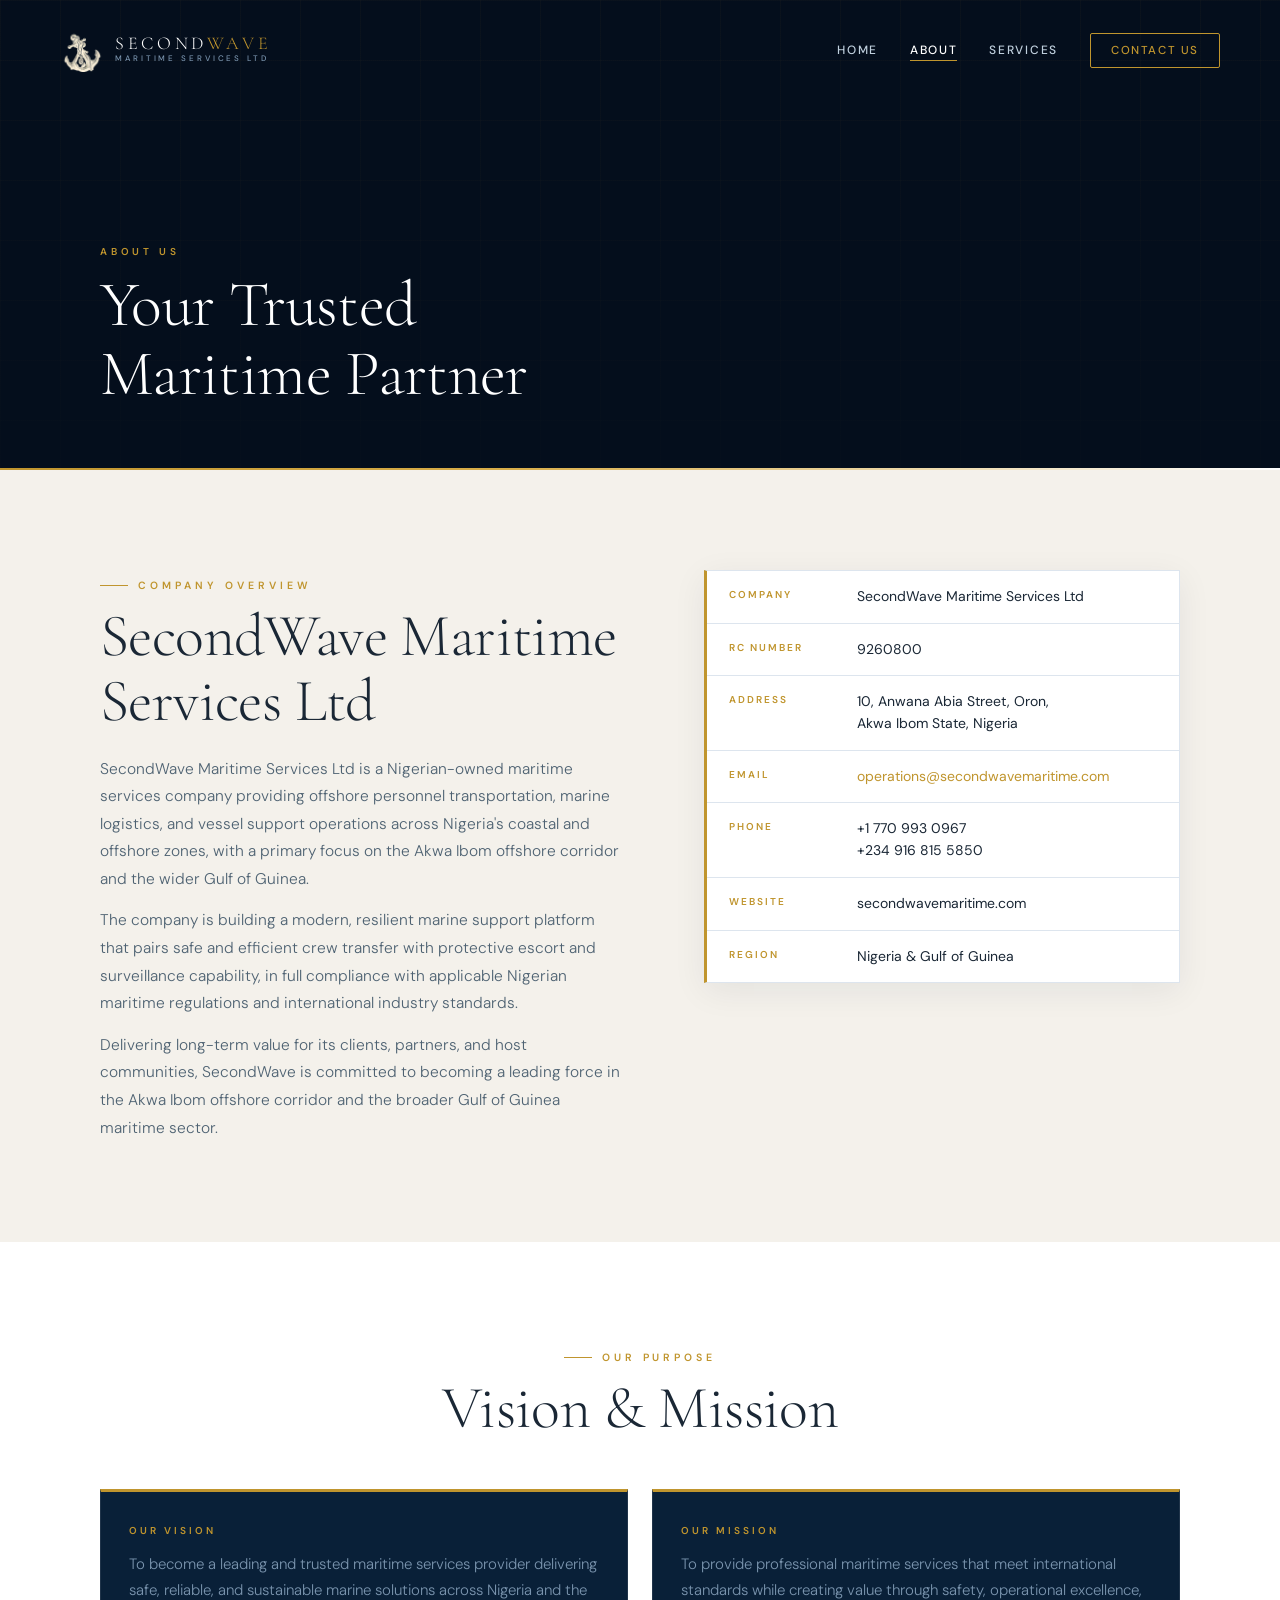
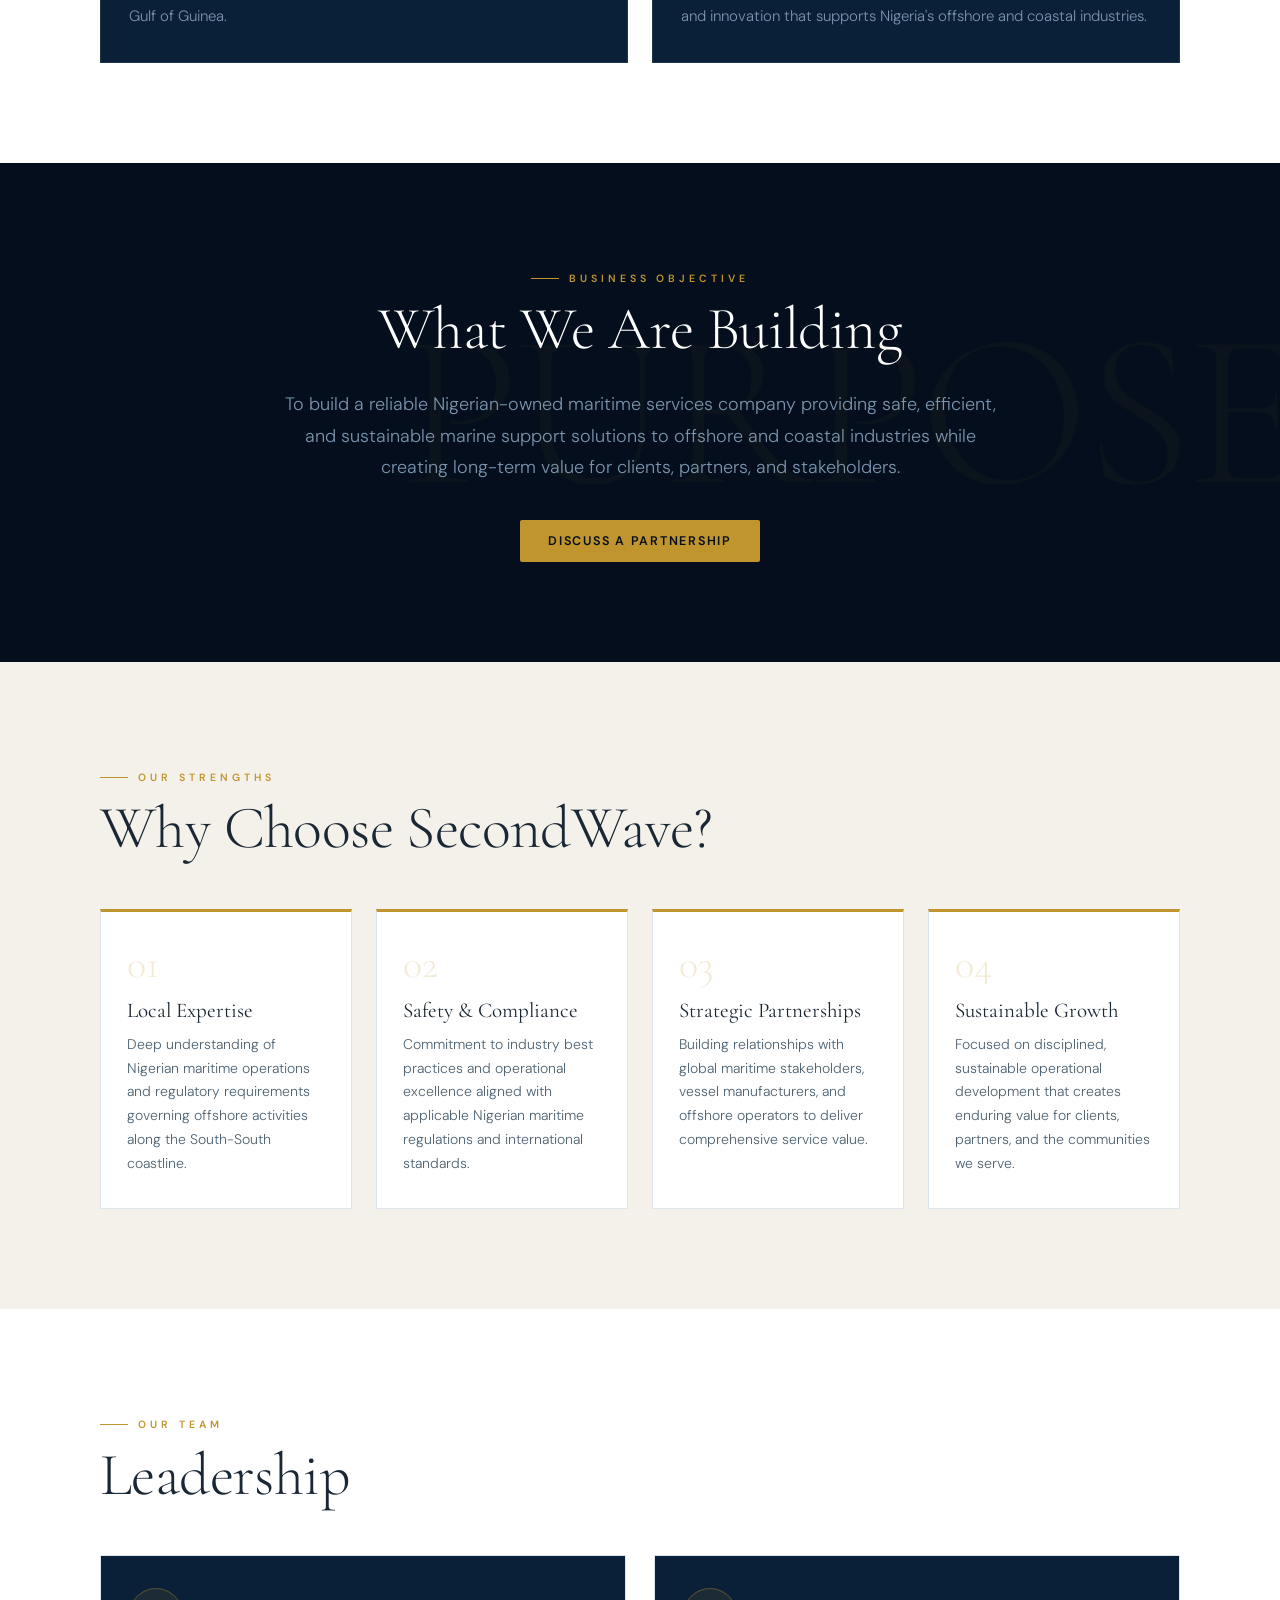
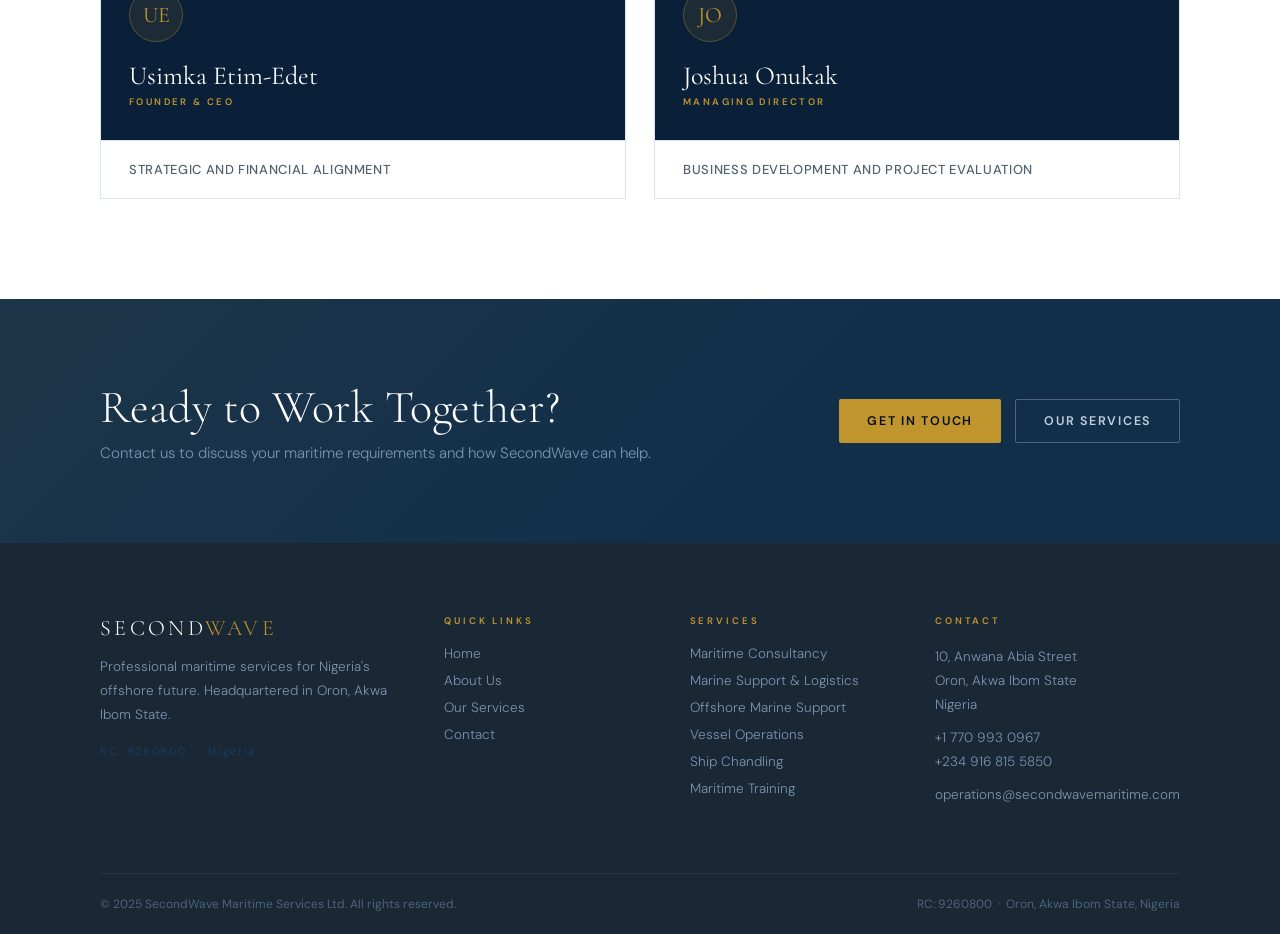
==== about.html @ 9b102981 "Add files via upload" ====
<!DOCTYPE html>
<html lang="en">
<head>
<meta charset="UTF-8">
<meta name="viewport" content="width=device-width, initial-scale=1.0">
<meta name="description" content="About SecondWave Maritime Services Ltd — Our story, vision, mission and commitment to Nigerian maritime services.">
<title>About Us | SecondWave Maritime Services Ltd</title>
<link rel="icon" type="image/svg+xml" href="data:image/svg+xml,<svg xmlns='http://www.w3.org/2000/svg' viewBox='0 0 32 32'><rect width='32' height='32' rx='3' fill='%23040e1c'/><text x='16' y='23' text-anchor='middle' font-family='Georgia,serif' font-size='22' font-weight='700' fill='%23c0952e'>W</text></svg>">
<link rel="preconnect" href="https://fonts.googleapis.com">
<link rel="preconnect" href="https://fonts.gstatic.com" crossorigin>
<link href="https://fonts.googleapis.com/css2?family=Cormorant+Garamond:ital,wght@0,300;0,400;0,600;1,300;1,400&family=DM+Sans:wght@300;400;500;600&display=swap" rel="stylesheet">
<link rel="stylesheet" href="style.css">
</head>
<body data-page="about">

<!-- NAVIGATION -->
<nav class="nav" id="mainNav">
  <a href="index.html" class="nav-logo">
    <img src="logo-icon.png" class="nav-logo-img" alt="SecondWave Maritime">
    <span class="nav-logo-text">
      <span class="logo-main">Second<span>Wave</span></span>
      <span class="logo-sub">Maritime Services Ltd</span>
    </span>
  </a>
  <ul class="nav-links">
    <li><a href="index.html"    class="nav-link" data-page="home">Home</a></li>
    <li><a href="about.html"   class="nav-link" data-page="about">About</a></li>
    <li><a href="services.html" class="nav-link" data-page="services">Services</a></li>
    <li><a href="contact.html" class="nav-link nav-link-cta" data-page="contact">Contact Us</a></li>
  </ul>
  <button class="hamburger" id="hamburger" aria-label="Open menu">
    <span></span><span></span><span></span>
  </button>
</nav>
<div class="mobile-overlay" id="mobileOverlay">
  <a href="index.html">Home</a>
  <a href="about.html">About</a>
  <a href="services.html">Services</a>
  <a href="contact.html" class="mob-cta">Contact Us</a>
</div>

<!-- PAGE HERO -->
<section class="page-hero">
  <div class="page-hero-grid"></div>
  <div class="page-hero-overlay"></div>
  <div class="page-hero-content container">
    <p class="page-hero-label">About Us</p>
    <h1 class="page-hero-title">Your Trusted<br>Maritime Partner</h1>
  </div>
</section>
<div class="page-hero-rule"></div>

<!-- COMPANY OVERVIEW -->
<section class="sec sec-ivory">
  <div class="container">
    <div class="about-overview-grid">
      <div class="reveal">
        <div class="label">
          <span class="label-bar"></span>
          <span class="label-text">Company Overview</span>
        </div>
        <h2 class="display" style="margin-bottom:22px;">SecondWave Maritime Services Ltd</h2>
        <p style="font-size:15.5px;font-weight:300;line-height:1.78;color:var(--muted);margin-bottom:14px;">SecondWave Maritime Services Ltd is a Nigerian-owned maritime services company providing offshore personnel transportation, marine logistics, and vessel support operations across Nigeria's coastal and offshore zones, with a primary focus on the Akwa Ibom offshore corridor and the wider Gulf of Guinea.</p>
        <p style="font-size:15.5px;font-weight:300;line-height:1.78;color:var(--muted);margin-bottom:14px;">The company is building a modern, resilient marine support platform that pairs safe and efficient crew transfer with protective escort and surveillance capability, in full compliance with applicable Nigerian maritime regulations and international industry standards.</p>
        <p style="font-size:15.5px;font-weight:300;line-height:1.78;color:var(--muted);">Delivering long-term value for its clients, partners, and host communities, SecondWave is committed to becoming a leading force in the Akwa Ibom offshore corridor and the broader Gulf of Guinea maritime sector.</p>
      </div>
      <div class="reveal reveal-d1">
        <div class="info-panel">
          <div class="info-row"><span class="info-key">Company</span><span class="info-val">SecondWave Maritime Services Ltd</span></div>
          <div class="info-row"><span class="info-key">RC Number</span><span class="info-val">9260800</span></div>
          <div class="info-row"><span class="info-key">Address</span><span class="info-val">10, Anwana Abia Street, Oron,<br>Akwa Ibom State, Nigeria</span></div>
          <div class="info-row"><span class="info-key">Email</span><span class="info-val"><a href="mailto:operations@secondwavemaritime.com" style="color:var(--gold)">operations@secondwavemaritime.com</a></span></div>
          <div class="info-row"><span class="info-key">Phone</span><span class="info-val">+1 770 993 0967<br>+234 916 815 5850</span></div>
          <div class="info-row"><span class="info-key">Website</span><span class="info-val">secondwavemaritime.com</span></div>
          <div class="info-row"><span class="info-key">Region</span><span class="info-val">Nigeria &amp; Gulf of Guinea</span></div>
        </div>
      </div>
    </div>
  </div>
</section>

<!-- VISION & MISSION -->
<section class="sec">
  <div class="container">
    <div style="text-align:center;margin-bottom:48px;" class="reveal">
      <div class="label" style="justify-content:center;">
        <span class="label-bar"></span>
        <span class="label-text">Our Purpose</span>
      </div>
      <h2 class="display">Vision &amp; Mission</h2>
    </div>
    <div class="vm-grid reveal">
      <div class="vm-card dark">
        <div class="vm-title">Our Vision</div>
        <p class="vm-text vm-text-d">To become a leading and trusted maritime services provider delivering safe, reliable, and sustainable marine solutions across Nigeria and the Gulf of Guinea.</p>
      </div>
      <div class="vm-card dark">
        <div class="vm-title">Our Mission</div>
        <p class="vm-text vm-text-d">To provide professional maritime services that meet international standards while creating value through safety, operational excellence, and innovation that supports Nigeria's offshore and coastal industries.</p>
      </div>
    </div>
  </div>
</section>

<!-- BUSINESS OBJECTIVE -->
<section class="sec sec-void focus-section">
  <span class="focus-bg-text">PURPOSE</span>
  <div class="container">
    <div style="max-width:720px;margin:0 auto;text-align:center;" class="reveal">
      <div class="label" style="justify-content:center;">
        <span class="label-bar"></span>
        <span class="label-text">Business Objective</span>
      </div>
      <h2 class="display display-light" style="margin-bottom:28px;">What We Are Building</h2>
      <p style="font-size:18px;font-weight:300;line-height:1.75;color:var(--ghost);margin-bottom:36px;">To build a reliable Nigerian-owned maritime services company providing safe, efficient, and sustainable marine support solutions to offshore and coastal industries while creating long-term value for clients, partners, and stakeholders.</p>
      <a href="contact.html" class="btn btn-gold">Discuss a Partnership</a>
    </div>
  </div>
</section>

<!-- WHY CHOOSE -->
<section class="sec sec-ivory">
  <div class="container">
    <div style="margin-bottom:48px;" class="reveal">
      <div class="label">
        <span class="label-bar"></span>
        <span class="label-text">Our Strengths</span>
      </div>
      <h2 class="display">Why Choose SecondWave?</h2>
    </div>
    <div class="why-grid">
      <div class="why-card reveal">
        <div class="why-num">01</div>
        <h3 class="why-title">Local Expertise</h3>
        <p class="why-desc">Deep understanding of Nigerian maritime operations and regulatory requirements governing offshore activities along the South-South coastline.</p>
      </div>
      <div class="why-card reveal reveal-d1">
        <div class="why-num">02</div>
        <h3 class="why-title">Safety &amp; Compliance</h3>
        <p class="why-desc">Commitment to industry best practices and operational excellence aligned with applicable Nigerian maritime regulations and international standards.</p>
      </div>
      <div class="why-card reveal reveal-d2">
        <div class="why-num">03</div>
        <h3 class="why-title">Strategic Partnerships</h3>
        <p class="why-desc">Building relationships with global maritime stakeholders, vessel manufacturers, and offshore operators to deliver comprehensive service value.</p>
      </div>
      <div class="why-card reveal reveal-d3">
        <div class="why-num">04</div>
        <h3 class="why-title">Sustainable Growth</h3>
        <p class="why-desc">Focused on disciplined, sustainable operational development that creates enduring value for clients, partners, and the communities we serve.</p>
      </div>
    </div>
  </div>
</section>

<!-- LEADERSHIP -->
<section class="sec">
  <div class="container">
    <div style="margin-bottom:48px;" class="reveal">
      <div class="label">
        <span class="label-bar"></span>
        <span class="label-text">Our Team</span>
      </div>
      <h2 class="display">Leadership</h2>
    </div>
    <div class="leaders-grid">
      <div class="leader-card reveal">
        <div class="leader-top">
          <div class="leader-init">UE</div>
          <div class="leader-name">Usimka Etim-Edet</div>
          <div class="leader-title">Founder &amp; CEO</div>
        </div>
        <div class="leader-bottom">
          <div class="leader-focus">Strategic and Financial Alignment</div>
        </div>
      </div>
      <div class="leader-card reveal reveal-d1">
        <div class="leader-top">
          <div class="leader-init">JO</div>
          <div class="leader-name">Joshua Onukak</div>
          <div class="leader-title">Managing Director</div>
        </div>
        <div class="leader-bottom">
          <div class="leader-focus">Business Development and Project Evaluation</div>
        </div>
      </div>
    </div>
  </div>
</section>

<!-- CTA -->
<section class="cta-banner">
  <div class="container">
    <div class="cta-inner reveal">
      <div class="cta-text">
        <h2>Ready to Work Together?</h2>
        <p>Contact us to discuss your maritime requirements and how SecondWave can help.</p>
      </div>
      <div style="display:flex;gap:14px;flex-wrap:wrap;">
        <a href="contact.html" class="btn btn-gold">Get in Touch</a>
        <a href="services.html" class="btn btn-outline">Our Services</a>
      </div>
    </div>
  </div>
</section>

<!-- FOOTER -->
<footer class="footer">
  <div class="container">
    <div class="footer-grid">
      <div class="foot-brand">
        <div class="foot-logo">Second<span>Wave</span></div>
        <p>Professional maritime services for Nigeria's offshore future. Headquartered in Oron, Akwa Ibom State.</p>
        <div class="foot-rc">RC: 9260800 &nbsp;·&nbsp; Nigeria</div>
      </div>
      <div>
        <h4>Quick Links</h4>
        <ul>
          <li><a href="index.html">Home</a></li>
          <li><a href="about.html">About Us</a></li>
          <li><a href="services.html">Our Services</a></li>
          <li><a href="contact.html">Contact</a></li>
        </ul>
      </div>
      <div>
        <h4>Services</h4>
        <ul>
          <li>Maritime Consultancy</li>
          <li>Marine Support &amp; Logistics</li>
          <li>Offshore Marine Support</li>
          <li>Vessel Operations</li>
          <li>Ship Chandling</li>
          <li>Maritime Training</li>
        </ul>
      </div>
      <div class="footer-contact-info">
        <h4>Contact</h4>
        <p>10, Anwana Abia Street<br>Oron, Akwa Ibom State<br>Nigeria</p>
        <p><a href="tel:+17709903967">+1 770 993 0967</a><br><a href="tel:+2349168155850">+234 916 815 5850</a></p>
        <p><a href="mailto:operations@secondwavemaritime.com">operations@secondwavemaritime.com</a></p>
      </div>
    </div>
    <div class="footer-bottom">
      <p>&copy; 2025 SecondWave Maritime Services Ltd. All rights reserved.</p>
      <p>RC: 9260800 &nbsp;·&nbsp; Oron, Akwa Ibom State, Nigeria</p>
    </div>
  </div>
</footer>

<button id="btt" aria-label="Back to top">
  <svg viewBox="0 0 24 24" fill="none" stroke="currentColor" stroke-width="2.5"><polyline points="18 15 12 9 6 15"/></svg>
</button>
<script src="main.js"></script>
</body>
</html>
---- style.css ----
/* =========================================
   SECONDWAVE MARITIME — style.css
   ========================================= */

/* 1. VARIABLES */
:root {
  --void:       #040e1c;
  --navy:       #092038;
  --steel:      #122f4a;
  --slate:      #1a3d5c;
  --gold:       #c0952e;
  --gold-l:     #d9ae4a;
  --ivory:      #f4f1eb;
  --white:      #ffffff;
  --ink:        #1a2735;
  --muted:      #4e6272;
  --ghost:      #7a94ae;
  --mist:       #c0d0de;
  --border-d:   rgba(255,255,255,0.09);
  --border-l:   #dde5ee;
  --font-d:     'Cormorant Garamond', Georgia, serif;
  --font-b:     'DM Sans', system-ui, sans-serif;
  --ease:       cubic-bezier(0.4,0,0.2,1);
  --sp:         100px;
  --gutter:     60px;
  --max:        1200px;
}

/* 2. RESET */
*, *::before, *::after { margin:0; padding:0; box-sizing:border-box; }
html { scroll-behavior:smooth; font-size:16px; }
body { font-family:var(--font-b); color:var(--ink); background:var(--white);
       -webkit-font-smoothing:antialiased; overflow-x:hidden; }
a    { color:inherit; text-decoration:none; }
ul   { list-style:none; }
img  { max-width:100%; display:block; }
button { border:none; background:none; cursor:pointer; font-family:inherit; }

/* 3. LAYOUT */
.container { max-width:var(--max); margin:0 auto; padding:0 var(--gutter); }

/* 4. TYPOGRAPHY UTILITIES */
.label {
  display:inline-flex; align-items:center; gap:10px; margin-bottom:12px;
}
.label-bar { width:28px; height:1px; background:var(--gold); flex:0 0 auto; }
.label-text {
  font-size:10.5px; letter-spacing:.38em; text-transform:uppercase;
  font-weight:600; color:var(--gold);
}
.display {
  font-family:var(--font-d); font-weight:300;
  font-size:clamp(34px,5vw,60px); line-height:1.08;
  letter-spacing:-.01em; color:var(--ink);
}
.display-light { color:var(--white); }
.body-text {
  font-size:15.5px; font-weight:300; line-height:1.78; color:var(--muted);
}
.body-text-d { color:var(--ghost); }

/* 5. BUTTONS */
.btn {
  display:inline-flex; align-items:center; gap:10px;
  padding:13px 28px; border-radius:2px;
  font-size:12.5px; letter-spacing:.14em; text-transform:uppercase;
  font-weight:600; transition:all .22s var(--ease);
}
.btn-gold {
  background:var(--gold); color:var(--void);
}
.btn-gold:hover { background:var(--gold-l); transform:translateY(-1px); }
.btn-outline {
  border:1.5px solid rgba(255,255,255,.25); color:var(--mist);
}
.btn-outline:hover { border-color:var(--white); color:var(--white); }
.btn-outline-dark {
  border:1.5px solid var(--border-l); color:var(--ink);
}
.btn-outline-dark:hover { border-color:var(--gold); color:var(--gold); }

/* 6. NAVIGATION */
.nav {
  position:fixed; top:0; left:0; right:0; z-index:200;
  padding:24px var(--gutter);
  display:flex; align-items:center; justify-content:space-between;
  transition:background .35s var(--ease), padding .3s, box-shadow .3s;
}
.nav.scrolled {
  background:rgba(4,14,28,.95);
  backdrop-filter:blur(14px);
  padding:16px var(--gutter);
  box-shadow:0 1px 0 rgba(192,149,46,.2);
}
.nav-logo { display:flex; align-items:center; gap:12px; line-height:1; }
.nav-logo-img {
  height:48px; width:auto; display:block;
  filter:invert(1) brightness(1.05) sepia(0.1);
  transition:opacity .2s;
}
.nav-logo-img:hover { opacity:.85; }
.nav-logo-text { display:flex; flex-direction:column; gap:2px; }
.logo-main {
  font-family:var(--font-d); font-weight:300;
  font-size:18px; letter-spacing:.2em; color:var(--white);
  text-transform:uppercase;
}
.logo-main span { color:var(--gold); }
.logo-sub {
  font-size:8px; letter-spacing:.36em; text-transform:uppercase;
  color:var(--ghost); font-weight:500;
}
/* Hero watermark anchor */
.hero-anchor {
  position:absolute; right:-20px; top:50%; transform:translateY(-48%);
  width:42%; max-width:460px; opacity:.06; filter:brightness(8);
  pointer-events:none; z-index:0;
}
.nav-links {
  display:flex; align-items:center; gap:32px;
}
.nav-link {
  font-size:12px; letter-spacing:.14em; text-transform:uppercase;
  font-weight:500; color:var(--mist);
  position:relative; transition:color .2s;
}
.nav-link::after {
  content:''; position:absolute; bottom:-3px; left:0;
  width:0; height:1px; background:var(--gold);
  transition:width .25s var(--ease);
}
.nav-link:hover, .nav-link.active { color:var(--white); }
.nav-link:hover::after, .nav-link.active::after { width:100%; }
.nav-link-cta {
  padding:9px 20px;
  border:1px solid var(--gold); color:var(--gold)!important;
  border-radius:2px; font-size:11.5px!important;
}
.nav-link-cta::after { display:none!important; }
.nav-link-cta:hover { background:var(--gold); color:var(--void)!important; }
.hamburger {
  display:none; flex-direction:column; gap:5px; padding:4px;
}
.hamburger span {
  display:block; width:22px; height:1.5px;
  background:var(--white); border-radius:2px;
  transition:all .3s var(--ease);
}
.hamburger.open span:nth-child(1) { transform:rotate(45deg) translate(4.7px,4.7px); }
.hamburger.open span:nth-child(2) { opacity:0; }
.hamburger.open span:nth-child(3) { transform:rotate(-45deg) translate(4.7px,-4.7px); }

/* 7. MOBILE OVERLAY */
.mobile-overlay {
  display:none; position:fixed; inset:0; background:var(--void);
  z-index:199; flex-direction:column; align-items:center;
  justify-content:center; gap:28px;
}
.mobile-overlay.open { display:flex; }
.mobile-overlay a {
  font-family:var(--font-d); font-size:30px; font-weight:300;
  letter-spacing:.12em; color:var(--white); text-transform:uppercase;
  transition:color .2s;
}
.mobile-overlay a:hover { color:var(--gold); }
.mobile-overlay .mob-cta {
  margin-top:8px; padding:13px 36px;
  border:1px solid var(--gold); color:var(--gold)!important;
  font-family:var(--font-b)!important; font-size:13px!important;
  font-weight:600!important; letter-spacing:.18em!important;
}

/* 8. HOMEPAGE HERO */
.hero {
  min-height:100vh;
  background:var(--void);
  position:relative;
  display:flex; align-items:center;
  overflow:hidden;
}
.hero-grid {
  position:absolute; inset:0; pointer-events:none;
  background-image:
    linear-gradient(rgba(192,149,46,.065) 1px, transparent 1px),
    linear-gradient(90deg, rgba(192,149,46,.065) 1px, transparent 1px),
    linear-gradient(rgba(192,149,46,.022) 1px, transparent 1px),
    linear-gradient(90deg, rgba(192,149,46,.022) 1px, transparent 1px);
  background-size:80px 80px, 80px 80px, 20px 20px, 20px 20px;
}
.hero-vignette {
  position:absolute; inset:0; pointer-events:none;
  background:radial-gradient(ellipse 90% 80% at 50% 55%, transparent 25%, rgba(4,14,28,.7) 100%);
}
.hero-content {
  position:relative; z-index:1;
  max-width:var(--max); margin:0 auto;
  padding:160px var(--gutter) 100px;
  width:100%;
}
.hero-badge {
  display:inline-flex; align-items:center; gap:10px;
  margin-bottom:28px;
}
.hero-badge-bar { width:30px; height:1px; background:var(--gold); }
.hero-badge span {
  font-size:11px; letter-spacing:.38em; color:var(--gold);
  text-transform:uppercase; font-weight:500;
}
.hero-h1 {
  font-family:var(--font-d); font-weight:300;
  font-size:clamp(40px,6.5vw,88px);
  line-height:1.03; letter-spacing:-.01em;
  color:var(--white); margin-bottom:6px;
}
.hero-h1 span { color:var(--gold); }
.hero-co {
  font-family:var(--font-b); font-weight:400;
  font-size:clamp(11px,1.4vw,16px);
  letter-spacing:.32em; text-transform:uppercase;
  color:var(--ghost); margin-bottom:28px; padding-left:2px;
}
.hero-tagline {
  font-family:var(--font-b); font-size:17px; font-weight:300;
  color:var(--mist); line-height:1.6; max-width:520px;
  margin-bottom:28px;
}
.hero-tags {
  display:flex; flex-wrap:wrap; gap:8px; margin-bottom:32px;
}
.hero-tag {
  font-size:11.5px; letter-spacing:.1em; text-transform:uppercase;
  font-weight:500; color:var(--ghost);
  padding:5px 12px; border:1px solid rgba(255,255,255,.12);
  border-radius:1px;
}
.hero-quote {
  max-width:540px; margin-bottom:40px;
  border-left:2px solid var(--gold);
  padding:14px 20px;
  font-family:var(--font-d); font-size:18px; font-style:italic;
  font-weight:300; color:var(--mist); line-height:1.6;
}
.hero-actions { display:flex; align-items:center; gap:14px; flex-wrap:wrap; }
.hero-divider {
  margin-top:72px; padding-top:32px;
  border-top:1px solid var(--border-d);
  display:flex; gap:48px; flex-wrap:wrap;
}
.h-stat .n {
  font-family:var(--font-d); font-weight:300;
  font-size:38px; color:var(--gold); letter-spacing:-.01em;
}
.h-stat .l {
  font-size:10.5px; letter-spacing:.2em; text-transform:uppercase;
  color:var(--ghost); margin-top:2px; font-weight:500;
}

/* 9. PAGE HERO (inner pages) */
.page-hero {
  height:52vh; min-height:320px;
  background:var(--void);
  display:flex; align-items:flex-end;
  position:relative; overflow:hidden;
}
.page-hero-grid {
  position:absolute; inset:0;
  background-image:
    linear-gradient(rgba(192,149,46,.05) 1px, transparent 1px),
    linear-gradient(90deg, rgba(192,149,46,.05) 1px, transparent 1px);
  background-size:60px 60px;
}
.page-hero-overlay {
  position:absolute; inset:0;
  background:linear-gradient(to bottom, rgba(4,14,28,.3) 0%, rgba(4,14,28,.85) 100%);
}
.page-hero-content {
  position:relative; z-index:1;
  padding:0 var(--gutter) 60px;
  max-width:var(--max); margin:0 auto; width:100%;
}
.page-hero-label {
  font-size:10px; letter-spacing:.38em; text-transform:uppercase;
  font-weight:600; color:var(--gold); margin-bottom:12px;
}
.page-hero-title {
  font-family:var(--font-d); font-weight:300;
  font-size:clamp(36px,5vw,64px);
  color:var(--white); line-height:1.08;
  letter-spacing:-.01em;
}
.page-hero-rule {
  height:2px; margin-top:0;
  background:linear-gradient(90deg, var(--gold), var(--gold-l) 40%, transparent);
}

/* 10. SECTION PADS */
.sec { padding:var(--sp) 0; }
.sec-sm { padding:72px 0; }
.sec-dark { background:var(--navy); }
.sec-void { background:var(--void); }
.sec-ivory { background:var(--ivory); }

/* 11. ABOUT TEASER (homepage) */
.about-grid { display:grid; grid-template-columns:1.05fr 1fr; gap:80px; align-items:center; }
.about-text p { font-size:15.5px; font-weight:300; line-height:1.78; color:var(--muted); margin-bottom:14px; }
.about-text p:last-child { margin-bottom:0; }
.info-panel {
  background:var(--white); border:1px solid var(--border-l);
  border-left:3px solid var(--gold); overflow:hidden;
  box-shadow:0 8px 32px rgba(10,30,56,.07);
}
.info-row {
  display:flex; align-items:flex-start; gap:18px;
  padding:15px 22px; border-bottom:1px solid var(--border-l);
}
.info-row:last-child { border-bottom:none; }
.info-key {
  font-size:10px; letter-spacing:.2em; text-transform:uppercase;
  font-weight:600; color:var(--gold); min-width:110px; padding-top:2px;
}
.info-val { font-size:14px; color:var(--ink); line-height:1.55; }

/* 12. SERVICES GRID (homepage) */
.svc-grid {
  display:grid; grid-template-columns:repeat(4,1fr);
  gap:1px; background:var(--border-d);
  border:1px solid var(--border-d);
}
.svc-card {
  background:var(--navy); padding:32px 26px;
  transition:background .25s var(--ease); position:relative; overflow:hidden;
}
.svc-card::after {
  content:''; position:absolute; bottom:0; left:0;
  width:0; height:2px; background:var(--gold);
  transition:width .3s var(--ease);
}
.svc-card:hover { background:var(--slate); }
.svc-card:hover::after { width:100%; }
.svc-icon { color:var(--gold); margin-bottom:18px; }
.svc-icon svg { width:36px; height:36px; }
.svc-name {
  font-family:var(--font-d); font-weight:400; font-size:18.5px;
  color:var(--white); line-height:1.3; margin-bottom:8px;
}
.svc-desc { font-size:13px; font-weight:300; color:var(--ghost); line-height:1.6; }

/* 13. STRATEGIC FOCUS */
.focus-section { position:relative; overflow:hidden; }
.focus-bg-text {
  position:absolute; right:-20px; top:50%; transform:translateY(-50%);
  font-family:var(--font-d); font-weight:300;
  font-size:clamp(100px,18vw,220px); letter-spacing:-.02em;
  color:rgba(192,149,46,.04); line-height:1;
  pointer-events:none; user-select:none; white-space:nowrap;
}
.focus-grid { display:grid; grid-template-columns:1fr 1fr; gap:80px; align-items:start; }
.focus-text p { font-size:15.5px; font-weight:300; color:var(--ghost); line-height:1.78; margin-bottom:14px; }
.focus-quote {
  border-left:2px solid var(--gold); padding:16px 22px;
  font-family:var(--font-d); font-size:21px; font-style:italic;
  font-weight:300; color:var(--mist); line-height:1.5; margin-top:28px;
}
.pill-list { display:flex; flex-direction:column; gap:12px; }
.pill {
  display:flex; align-items:center; gap:14px;
  padding:14px 18px;
  border:1px solid rgba(255,255,255,.07);
  background:rgba(255,255,255,.025);
  transition:border-color .2s, background .2s;
}
.pill:hover { border-color:rgba(192,149,46,.3); background:rgba(192,149,46,.04); }
.pill-dot { width:7px; height:7px; border-radius:50%; background:var(--gold); flex:0 0 auto; }
.pill span { font-size:14px; font-weight:300; color:var(--mist); line-height:1.5; }

/* 14. WHY CHOOSE */
.why-grid { display:grid; grid-template-columns:repeat(4,1fr); gap:24px; }
.why-card {
  padding:32px 26px;
  border:1px solid var(--border-l); border-top:3px solid var(--gold);
  background:var(--white);
  transition:box-shadow .25s var(--ease), transform .25s var(--ease);
}
.why-card:hover { box-shadow:0 16px 48px rgba(10,30,56,.1); transform:translateY(-3px); }
.why-num {
  font-family:var(--font-d); font-size:40px; font-weight:300;
  color:rgba(192,149,46,.2); line-height:1; margin-bottom:14px;
}
.why-title {
  font-family:var(--font-d); font-size:21px; font-weight:400;
  color:var(--ink); margin-bottom:10px;
}
.why-desc { font-size:14px; font-weight:300; color:var(--muted); line-height:1.7; }

/* 15. LEADERSHIP */
.leaders-grid { display:grid; grid-template-columns:1fr 1fr; gap:28px; }
.leader-card {
  border:1px solid var(--border-l); overflow:hidden;
  transition:box-shadow .25s var(--ease), transform .25s var(--ease);
}
.leader-card:hover { box-shadow:0 18px 52px rgba(10,30,56,.12); transform:translateY(-3px); }
.leader-top { background:var(--navy); padding:32px 28px; }
.leader-init {
  width:54px; height:54px; border-radius:50%;
  border:1px solid rgba(192,149,46,.35);
  background:rgba(192,149,46,.1);
  display:flex; align-items:center; justify-content:center;
  font-family:var(--font-d); font-size:22px; color:var(--gold);
  margin-bottom:18px;
}
.leader-name { font-family:var(--font-d); font-size:26px; font-weight:400; color:var(--white); margin-bottom:5px; }
.leader-title {
  font-size:9.5px; letter-spacing:.25em; text-transform:uppercase;
  font-weight:600; color:var(--gold);
}
.leader-bottom { padding:20px 28px; border-top:1px solid var(--border-l); }
.leader-focus { font-size:13px; color:var(--muted); letter-spacing:.05em; text-transform:uppercase; font-weight:500; }

/* 16. CTA BANNER */
.cta-banner { padding:80px 0; background:var(--steel); position:relative; overflow:hidden; }
.cta-banner::before {
  content:''; position:absolute; inset:0;
  background:linear-gradient(135deg, rgba(192,149,46,.06) 0%, transparent 60%);
}
.cta-inner {
  position:relative; z-index:1;
  display:flex; align-items:center; justify-content:space-between; gap:32px; flex-wrap:wrap;
}
.cta-text h2 {
  font-family:var(--font-d); font-weight:300; font-size:clamp(28px,4vw,46px);
  color:var(--white); margin-bottom:8px;
}
.cta-text p { font-size:15px; font-weight:300; color:var(--ghost); }

/* 17. ABOUT PAGE */
.about-overview-grid { display:grid; grid-template-columns:1.1fr 1fr; gap:80px; align-items:start; }
.vm-grid { display:grid; grid-template-columns:1fr 1fr; gap:24px; margin-bottom:0; }
.vm-card {
  padding:32px 28px; border:1px solid var(--border-l);
  border-top:3px solid var(--gold); background:var(--white);
}
.vm-card.dark { background:var(--navy); border-color:var(--border-d); border-top-color:var(--gold); }
.vm-title {
  font-family:var(--font-b); font-size:10px; letter-spacing:.3em;
  text-transform:uppercase; font-weight:600; color:var(--gold); margin-bottom:14px;
}
.vm-text { font-size:15px; font-weight:300; line-height:1.75; color:var(--muted); }
.vm-text-d { color:var(--ghost); }

/* 18. SERVICES PAGE */
.svc-nav {
  display:flex; flex-wrap:wrap; gap:8px; margin-bottom:64px;
}
.svc-nav a {
  padding:8px 18px; border:1px solid var(--border-l);
  font-size:12px; letter-spacing:.1em; text-transform:uppercase;
  font-weight:500; color:var(--muted); border-radius:2px;
  transition:all .2s var(--ease);
}
.svc-nav a:hover { border-color:var(--gold); color:var(--gold); }
.svc-detail { padding:72px 0; border-bottom:1px solid var(--border-l); }
.svc-detail:last-child { border-bottom:none; }
.svc-detail-inner { display:grid; grid-template-columns:1fr 1.6fr; gap:80px; align-items:start; }
.svc-num {
  font-family:var(--font-d); font-weight:300; font-size:80px;
  color:rgba(192,149,46,.18); line-height:1;
  margin-bottom:4px;
}
.svc-d-title {
  font-family:var(--font-d); font-weight:400;
  font-size:clamp(24px,3.5vw,38px); color:var(--ink);
  line-height:1.15; margin-bottom:10px;
}
.svc-d-label {
  font-size:10px; letter-spacing:.3em; text-transform:uppercase;
  font-weight:600; color:var(--gold); margin-bottom:24px;
}
.svc-d-desc { font-size:15.5px; font-weight:300; line-height:1.78; color:var(--muted); margin-bottom:28px; }
.benefits-grid { display:grid; grid-template-columns:1fr 1fr; gap:12px; margin-bottom:32px; }
.benefit {
  display:flex; gap:12px; align-items:flex-start;
  padding:12px 14px; background:var(--ivory);
  border-left:2px solid var(--gold);
}
.benefit-dot { width:6px; height:6px; background:var(--gold); border-radius:50%; flex:0 0 auto; margin-top:6px; }
.benefit span { font-size:13.5px; font-weight:400; color:var(--ink); line-height:1.5; }

/* 19. CONTACT PAGE */
.contact-grid { display:grid; grid-template-columns:1fr 1.3fr; gap:80px; align-items:start; }
.contact-detail { display:flex; gap:16px; align-items:flex-start; margin-bottom:26px; }
.contact-icon {
  width:38px; height:38px; flex:0 0 auto;
  border:1px solid rgba(192,149,46,.3);
  display:flex; align-items:center; justify-content:center;
  color:var(--gold); margin-top:2px;
}
.contact-icon svg { width:16px; height:16px; }
.contact-lbl { font-size:9.5px; letter-spacing:.22em; text-transform:uppercase; font-weight:600; color:var(--gold); margin-bottom:4px; }
.contact-val { font-size:14.5px; font-weight:300; color:var(--ink); line-height:1.6; }
.contact-form-wrap { background:var(--ivory); padding:40px; }
.form-title {
  font-family:var(--font-d); font-size:28px; font-weight:400;
  color:var(--ink); margin-bottom:24px;
}
.form-row { display:grid; grid-template-columns:1fr 1fr; gap:14px; }
.form-group { margin-bottom:14px; }
.form-group label {
  display:block; font-size:10.5px; letter-spacing:.18em;
  text-transform:uppercase; font-weight:600; color:var(--muted); margin-bottom:6px;
}
.form-group input, .form-group select, .form-group textarea {
  width:100%; padding:13px 16px;
  border:1.5px solid var(--border-l); background:var(--white);
  font-family:var(--font-b); font-size:14.5px; font-weight:300;
  color:var(--ink); outline:none;
  transition:border-color .2s var(--ease);
  -webkit-appearance:none; appearance:none;
}
.form-group input:focus, .form-group select:focus, .form-group textarea:focus {
  border-color:var(--gold);
}
.form-group textarea { min-height:130px; resize:vertical; }
.form-group select { cursor:pointer; }
.form-success {
  display:none; text-align:center; padding:28px;
  background:rgba(192,149,46,.08); border:1px solid rgba(192,149,46,.3);
}
.form-success p { font-size:15px; color:var(--ink); }

/* 20. FOOTER */
.footer { background:var(--ink); padding:72px 0 0; }
.footer-grid { display:grid; grid-template-columns:1.5fr 1fr 1fr 1.2fr; gap:48px; padding-bottom:56px; }
.foot-brand .foot-logo {
  font-family:var(--font-d); font-weight:300; font-size:22px;
  letter-spacing:.15em; text-transform:uppercase; color:var(--white); margin-bottom:14px;
}
.foot-brand .foot-logo span { color:var(--gold); }
.foot-brand p { font-size:13.5px; font-weight:300; color:var(--ghost); line-height:1.75; margin-bottom:18px; }
.foot-rc { font-size:11px; letter-spacing:.15em; color:var(--slate); }
.footer h4 {
  font-family:var(--font-b); font-size:9.5px; letter-spacing:.3em;
  text-transform:uppercase; font-weight:600; color:var(--gold); margin-bottom:18px;
}
.footer ul li { margin-bottom:10px; }
.footer ul li a, .footer ul li {
  font-size:13.5px; font-weight:300; color:var(--ghost);
  transition:color .2s;
}
.footer ul li a:hover { color:var(--gold); }
.footer-contact-info p { font-size:13.5px; font-weight:300; color:var(--ghost); line-height:1.75; margin-bottom:10px; }
.footer-contact-info a { color:var(--ghost); transition:color .2s; }
.footer-contact-info a:hover { color:var(--gold); }
.footer-bottom {
  border-top:1px solid rgba(255,255,255,.06);
  padding:22px 0;
  display:flex; justify-content:space-between; align-items:center; flex-wrap:wrap; gap:10px;
}
.footer-bottom p { font-size:12px; color:rgba(122,148,174,.55); }

/* 21. SCROLL REVEAL — only active after JS marks body.js-ready */
.js-ready .reveal { opacity:0; transform:translateY(26px); transition:opacity .65s var(--ease), transform .65s var(--ease); }
.js-ready .reveal.in  { opacity:1; transform:none; }
.js-ready .reveal-d1  { transition-delay:.1s; }
.js-ready .reveal-d2  { transition-delay:.2s; }
.js-ready .reveal-d3  { transition-delay:.3s; }
.js-ready .reveal-d4  { transition-delay:.4s; }

/* 22. BACK TO TOP */
#btt {
  position:fixed; bottom:28px; right:28px; z-index:99;
  width:42px; height:42px; background:var(--gold);
  display:flex; align-items:center; justify-content:center;
  color:var(--void); opacity:0; pointer-events:none;
  transition:opacity .3s, transform .3s;
  transform:translateY(10px);
}
#btt.show { opacity:1; pointer-events:auto; transform:none; }
#btt:hover { background:var(--gold-l); }
#btt svg { width:18px; height:18px; }

/* 23. RESPONSIVE */
@media (max-width:1024px) {
  :root { --gutter:36px; }
  .svc-grid { grid-template-columns:repeat(2,1fr); }
  .footer-grid { grid-template-columns:1fr 1fr; gap:40px; }
}
@media (max-width:900px) {
  :root { --sp:72px; --gutter:28px; }
  .about-grid, .about-overview-grid, .focus-grid, .contact-grid { grid-template-columns:1fr; gap:48px; }
  .svc-detail-inner { grid-template-columns:1fr; gap:32px; }
  .why-grid { grid-template-columns:1fr 1fr; }
  .leaders-grid { grid-template-columns:1fr 1fr; }
  .vm-grid { grid-template-columns:1fr 1fr; }
  .cta-inner { flex-direction:column; text-align:center; }
}
@media (max-width:768px) {
  .hero-anchor{display:none;}
  .nav { padding:18px 24px; }
  .nav.scrolled { padding:14px 24px; }
  .nav-links { display:none; }
  .hamburger { display:flex; }
  :root { --gutter:20px; --sp:60px; }
  .hero-content { padding:130px 20px 80px; }
  .page-hero-content { padding:0 20px 48px; }
  .footer-grid { grid-template-columns:1fr; }
}
@media (max-width:600px) {
  .why-grid { grid-template-columns:1fr; }
  .leaders-grid { grid-template-columns:1fr; }
  .vm-grid { grid-template-columns:1fr; }
  .svc-grid { grid-template-columns:1fr; }
  .benefits-grid { grid-template-columns:1fr; }
  .form-row { grid-template-columns:1fr; }
  .contact-form-wrap { padding:24px 20px; }
  .hero-divider { gap:28px; }
}
@media (prefers-reduced-motion:reduce) {
  *, ::before, ::after { transition-duration:.01ms!important; animation-duration:.01ms!important; }
}
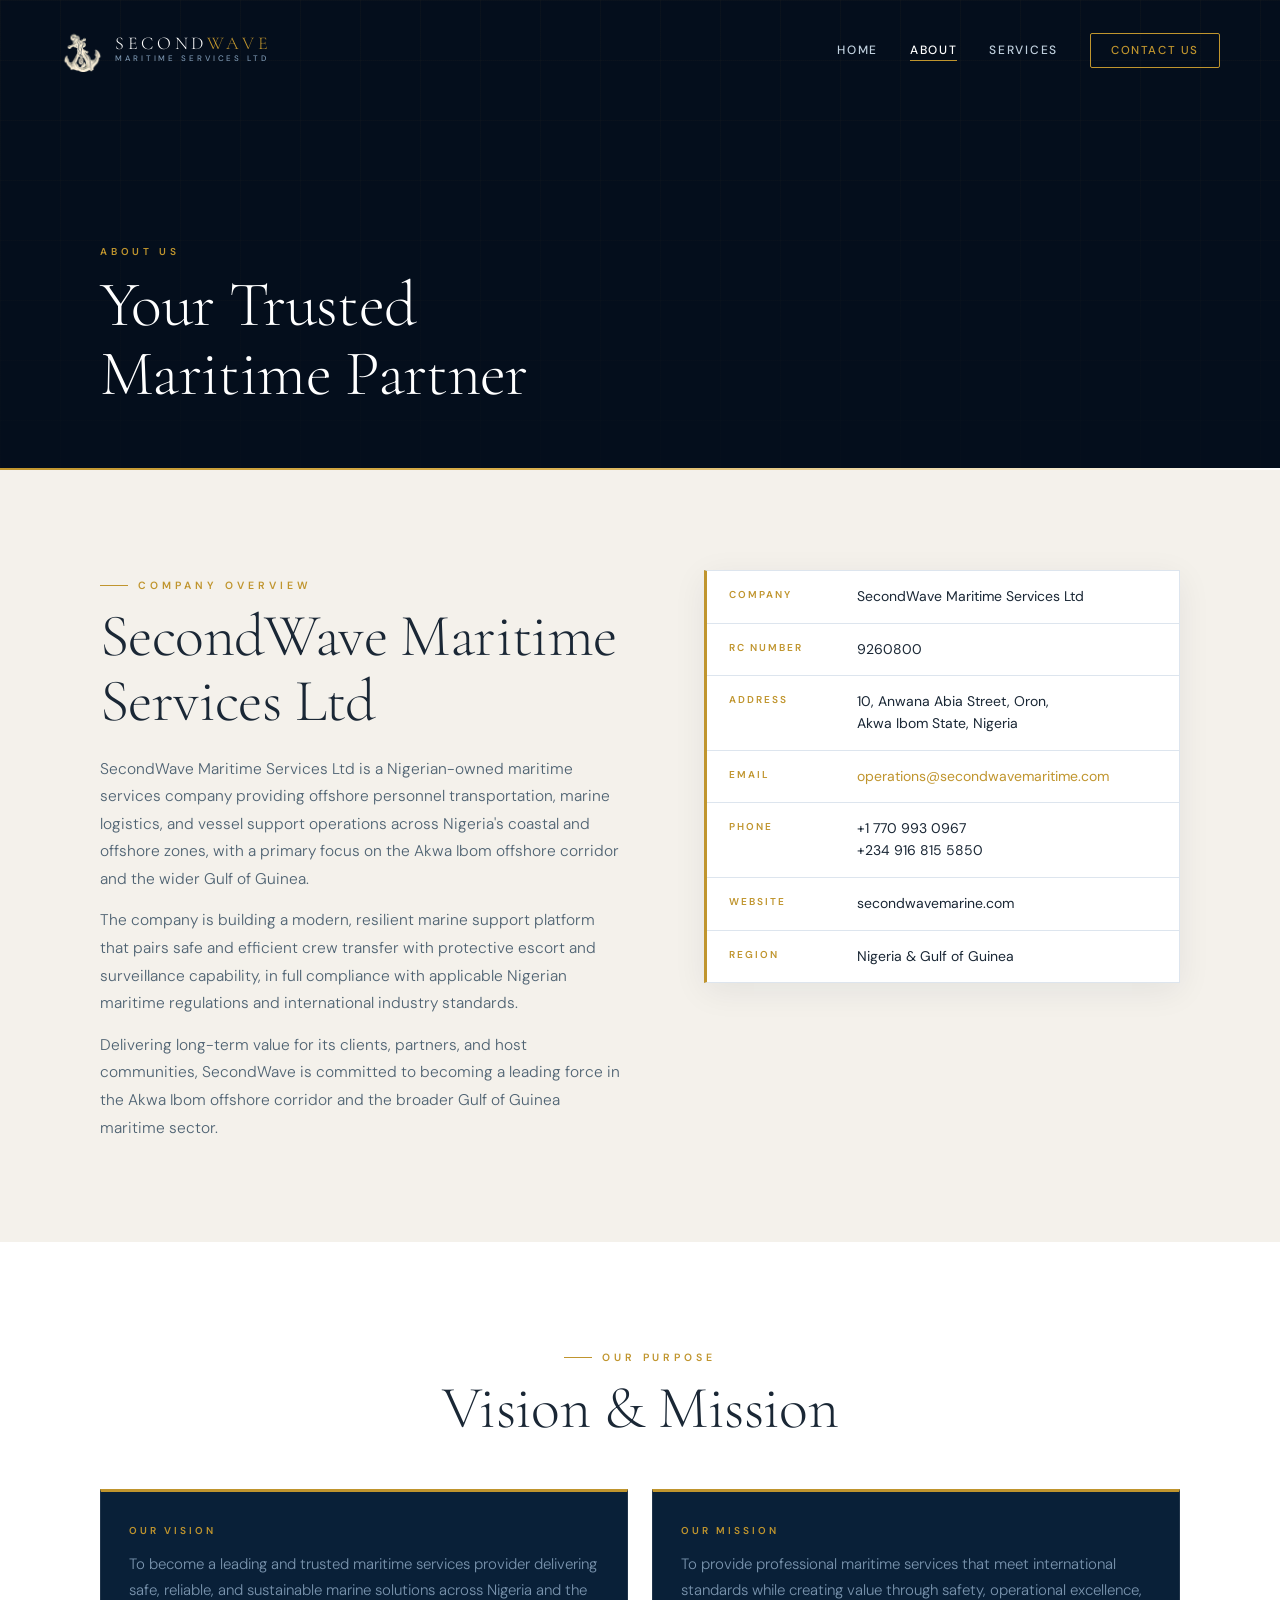
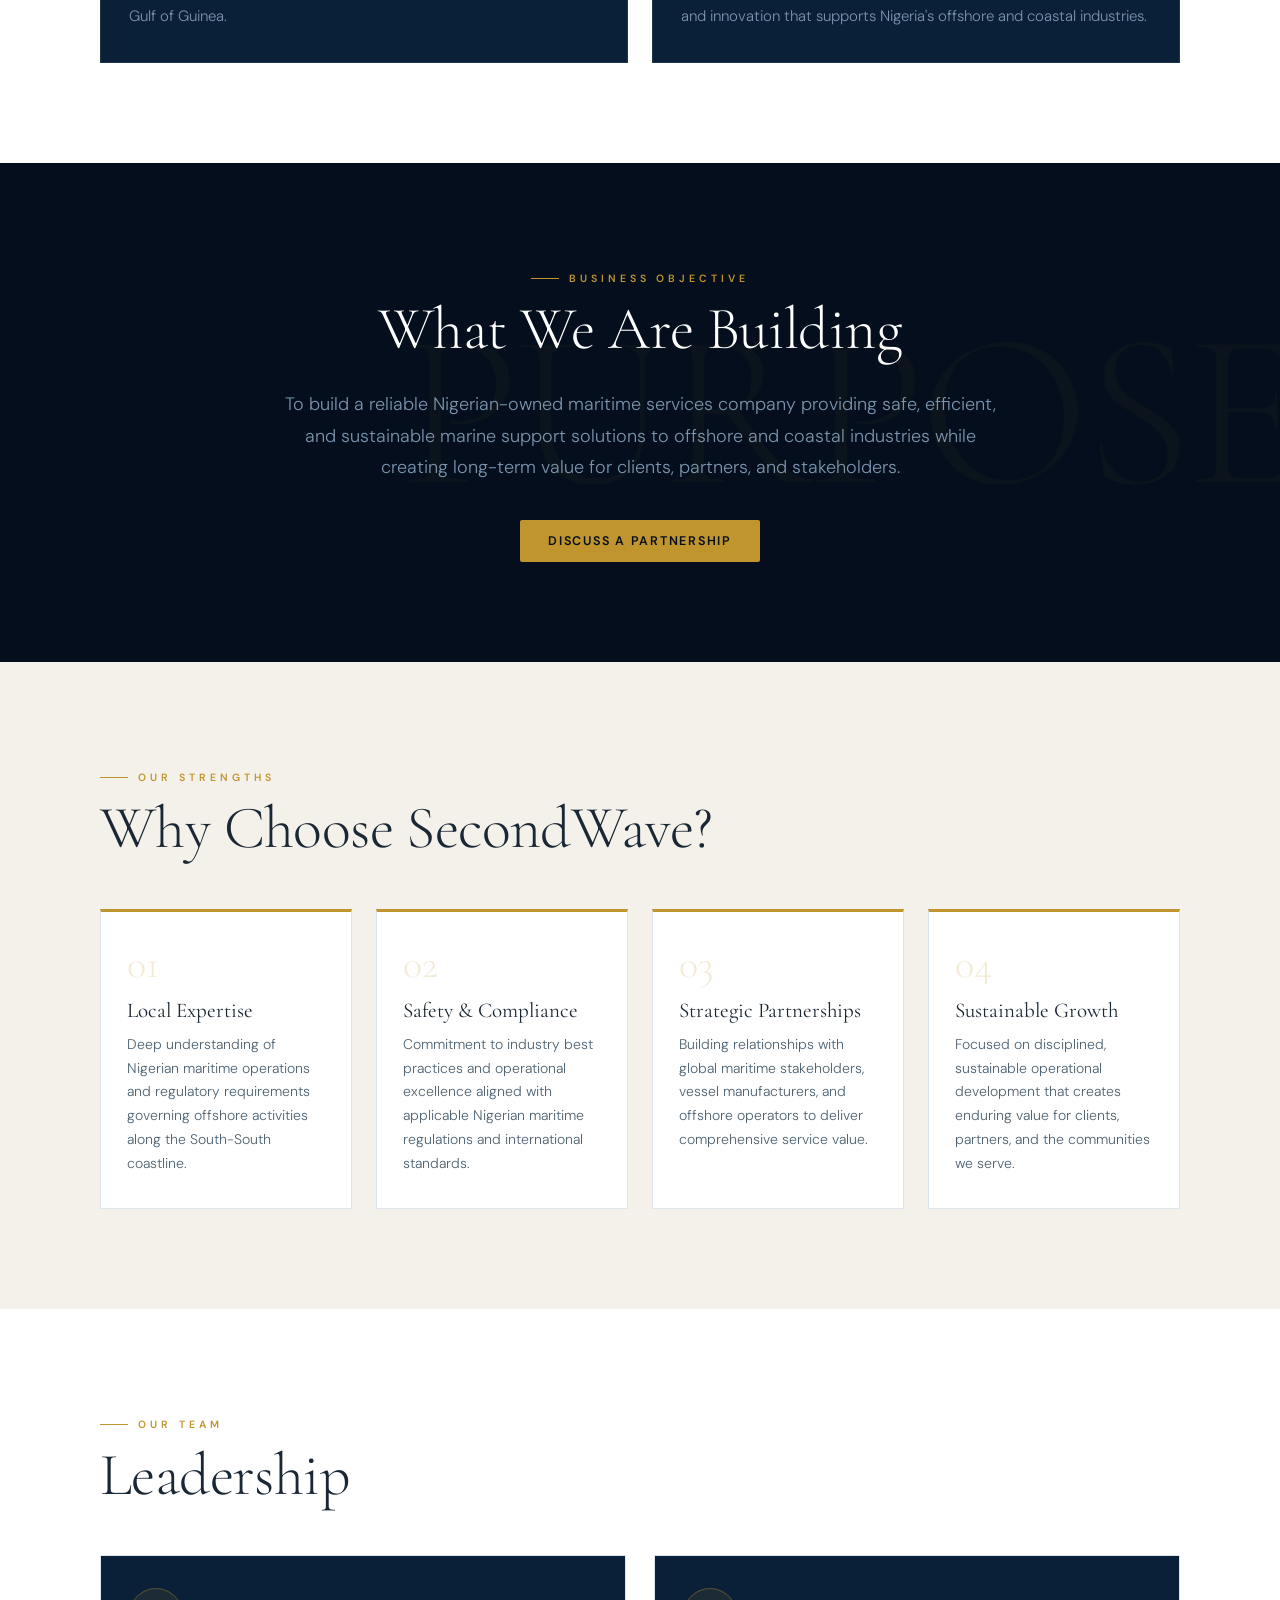
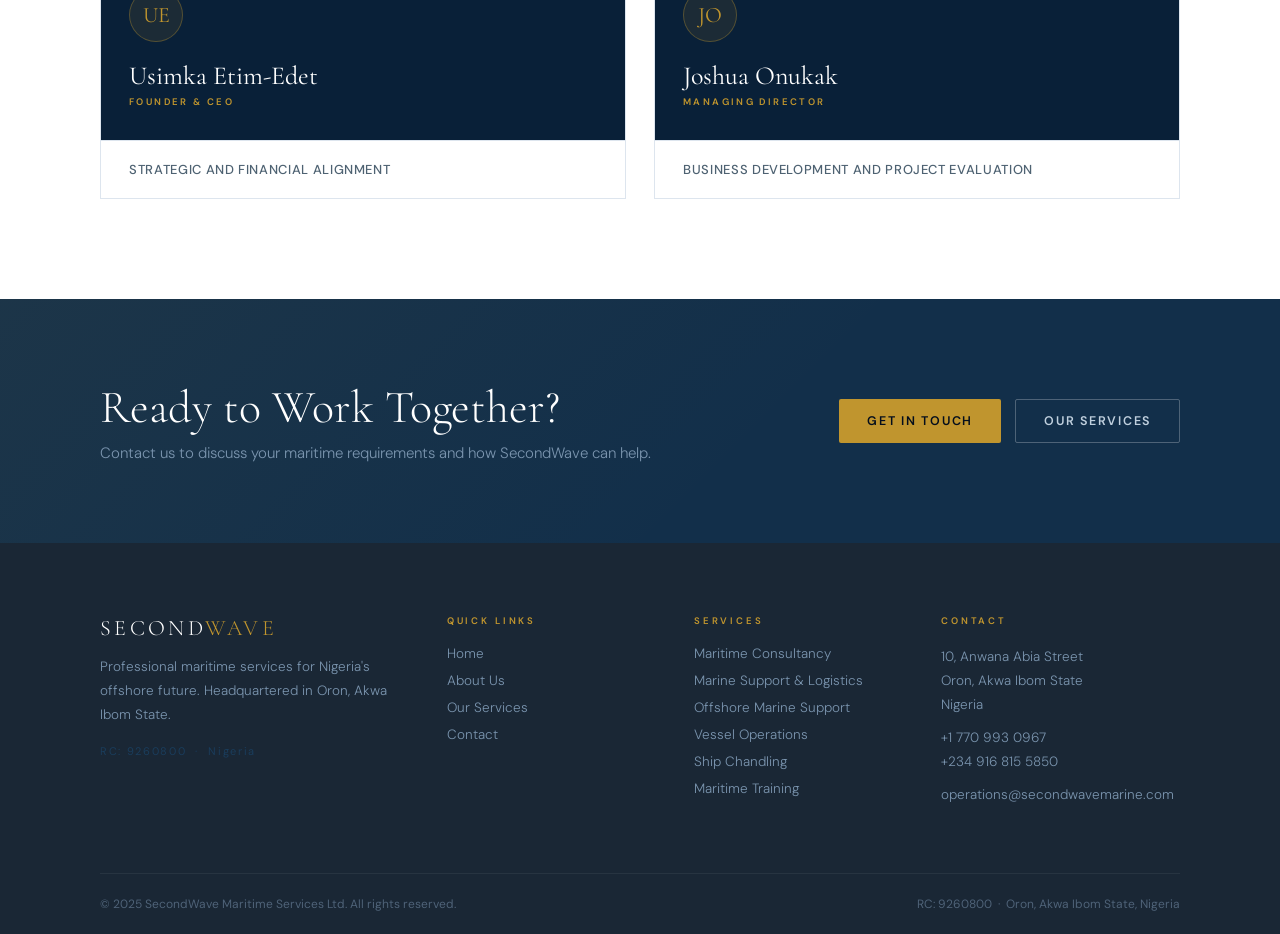
==== commit 838383c5: "Update email and website information in about.html" ====
--- a/about.html
+++ b/about.html
@@ -69,9 +69,9 @@
           <div class="info-row"><span class="info-key">Company</span><span class="info-val">SecondWave Maritime Services Ltd</span></div>
           <div class="info-row"><span class="info-key">RC Number</span><span class="info-val">9260800</span></div>
           <div class="info-row"><span class="info-key">Address</span><span class="info-val">10, Anwana Abia Street, Oron,<br>Akwa Ibom State, Nigeria</span></div>
-          <div class="info-row"><span class="info-key">Email</span><span class="info-val"><a href="mailto:operations@secondwavemaritime.com" style="color:var(--gold)">operations@secondwavemaritime.com</a></span></div>
+          <div class="info-row"><span class="info-key">Email</span><span class="info-val"><a href="mailto:operations@secondwavemarine.com" style="color:var(--gold)">operations@secondwavemaritime.com</a></span></div>
           <div class="info-row"><span class="info-key">Phone</span><span class="info-val">+1 770 993 0967<br>+234 916 815 5850</span></div>
-          <div class="info-row"><span class="info-key">Website</span><span class="info-val">secondwavemaritime.com</span></div>
+          <div class="info-row"><span class="info-key">Website</span><span class="info-val">secondwavemarine.com</span></div>
           <div class="info-row"><span class="info-key">Region</span><span class="info-val">Nigeria &amp; Gulf of Guinea</span></div>
         </div>
       </div>
@@ -237,7 +237,7 @@
         <h4>Contact</h4>
         <p>10, Anwana Abia Street<br>Oron, Akwa Ibom State<br>Nigeria</p>
         <p><a href="tel:+17709903967">+1 770 993 0967</a><br><a href="tel:+2349168155850">+234 916 815 5850</a></p>
-        <p><a href="mailto:operations@secondwavemaritime.com">operations@secondwavemaritime.com</a></p>
+        <p><a href="mailto:operations@secondwavemarine.com">operations@secondwavemarine.com</a></p>
       </div>
     </div>
     <div class="footer-bottom">
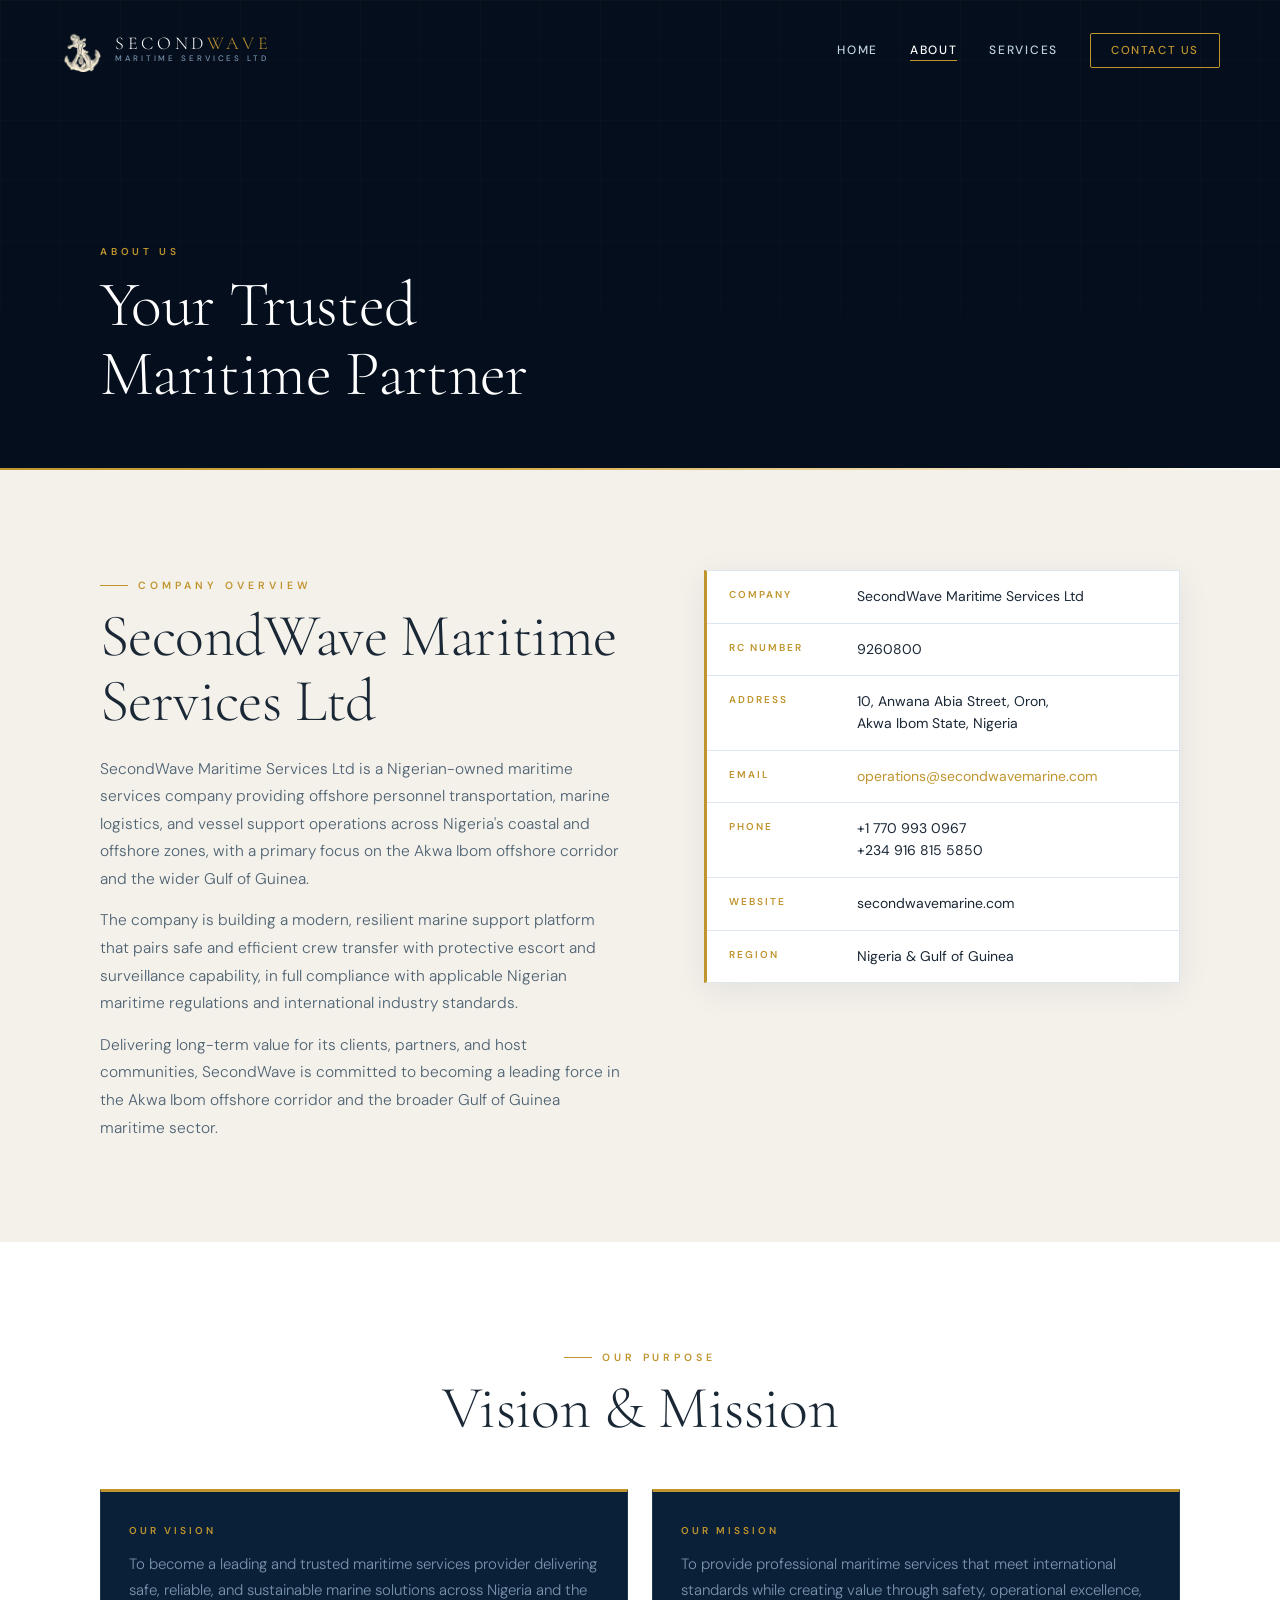
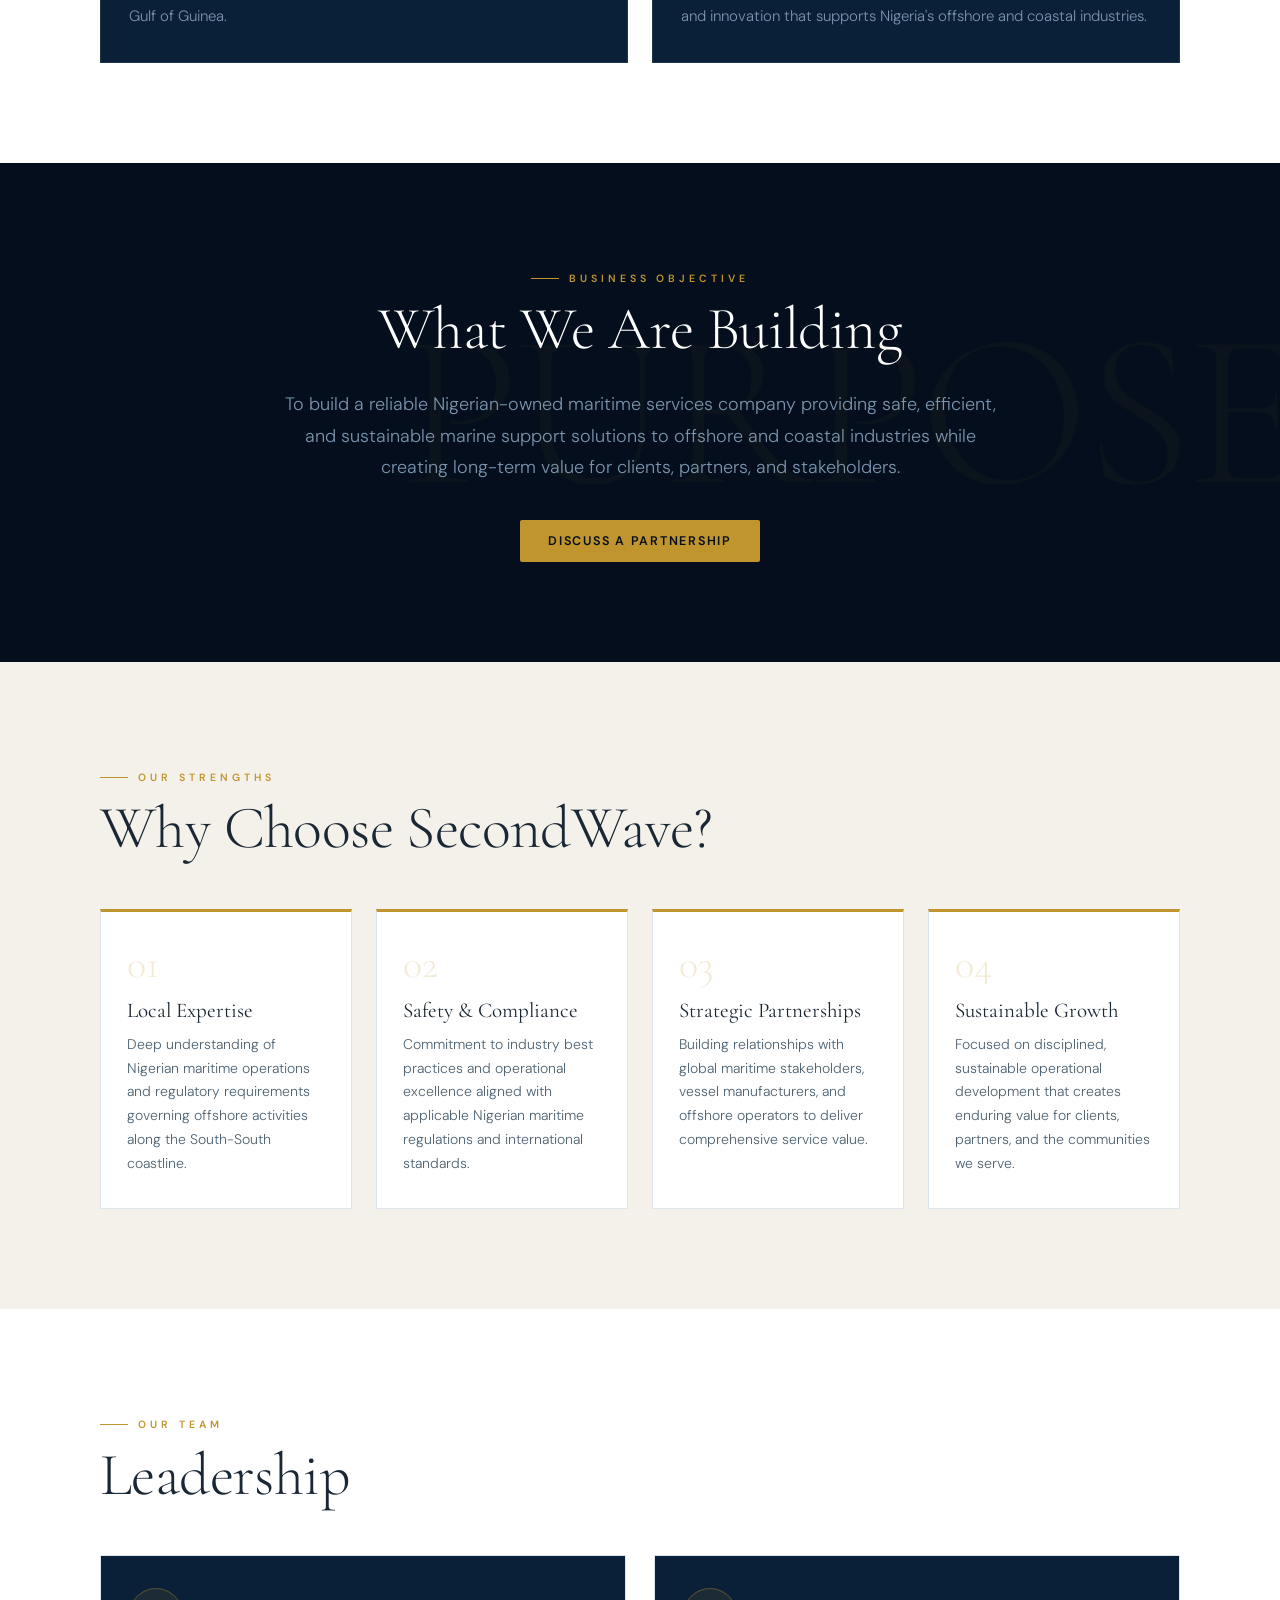
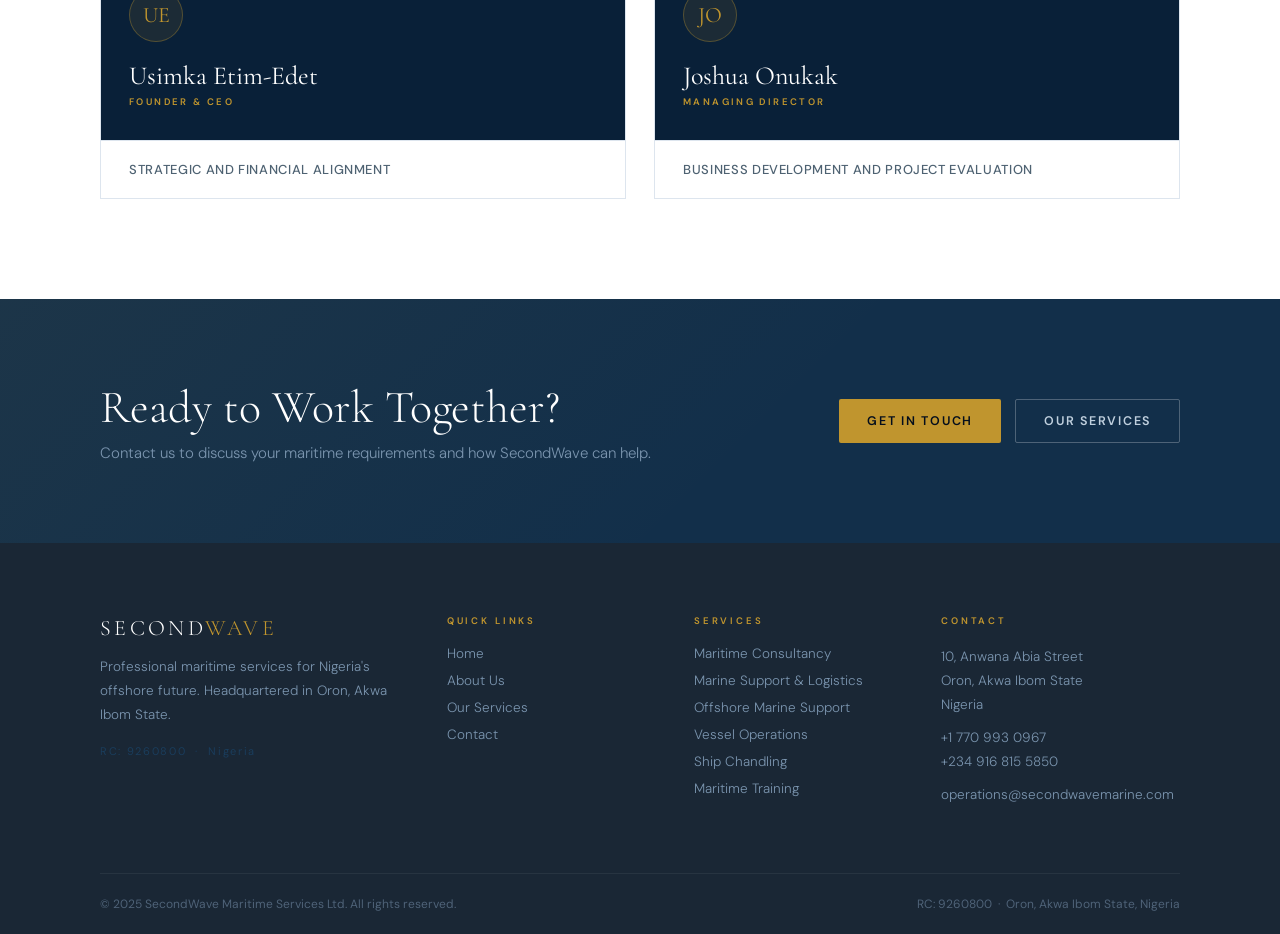
==== commit cd0e29f6: "Update about.html" ====
--- a/about.html
+++ b/about.html
@@ -69,7 +69,7 @@
           <div class="info-row"><span class="info-key">Company</span><span class="info-val">SecondWave Maritime Services Ltd</span></div>
           <div class="info-row"><span class="info-key">RC Number</span><span class="info-val">9260800</span></div>
           <div class="info-row"><span class="info-key">Address</span><span class="info-val">10, Anwana Abia Street, Oron,<br>Akwa Ibom State, Nigeria</span></div>
-          <div class="info-row"><span class="info-key">Email</span><span class="info-val"><a href="mailto:operations@secondwavemarine.com" style="color:var(--gold)">operations@secondwavemaritime.com</a></span></div>
+          <div class="info-row"><span class="info-key">Email</span><span class="info-val"><a href="mailto:operations@secondwavemarine.com" style="color:var(--gold)">operations@secondwavemarine.com</a></span></div>
           <div class="info-row"><span class="info-key">Phone</span><span class="info-val">+1 770 993 0967<br>+234 916 815 5850</span></div>
           <div class="info-row"><span class="info-key">Website</span><span class="info-val">secondwavemarine.com</span></div>
           <div class="info-row"><span class="info-key">Region</span><span class="info-val">Nigeria &amp; Gulf of Guinea</span></div>
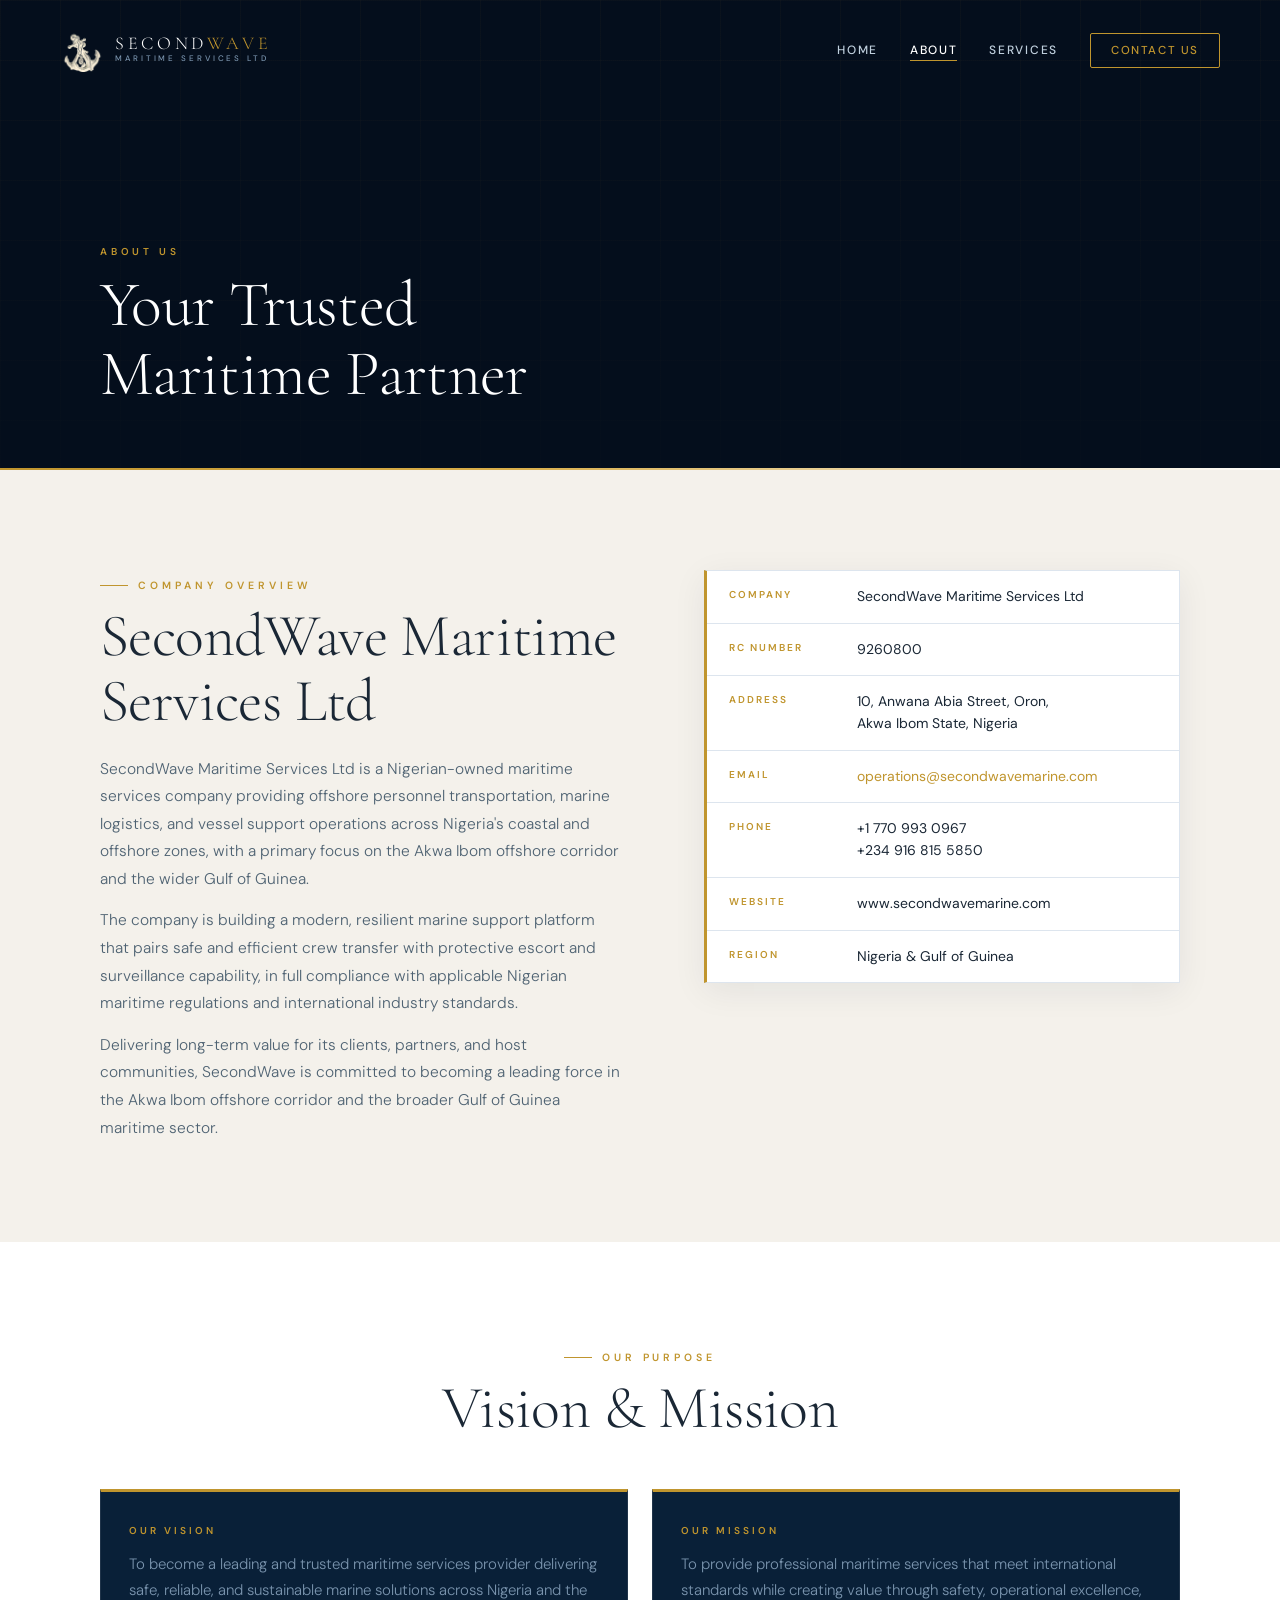
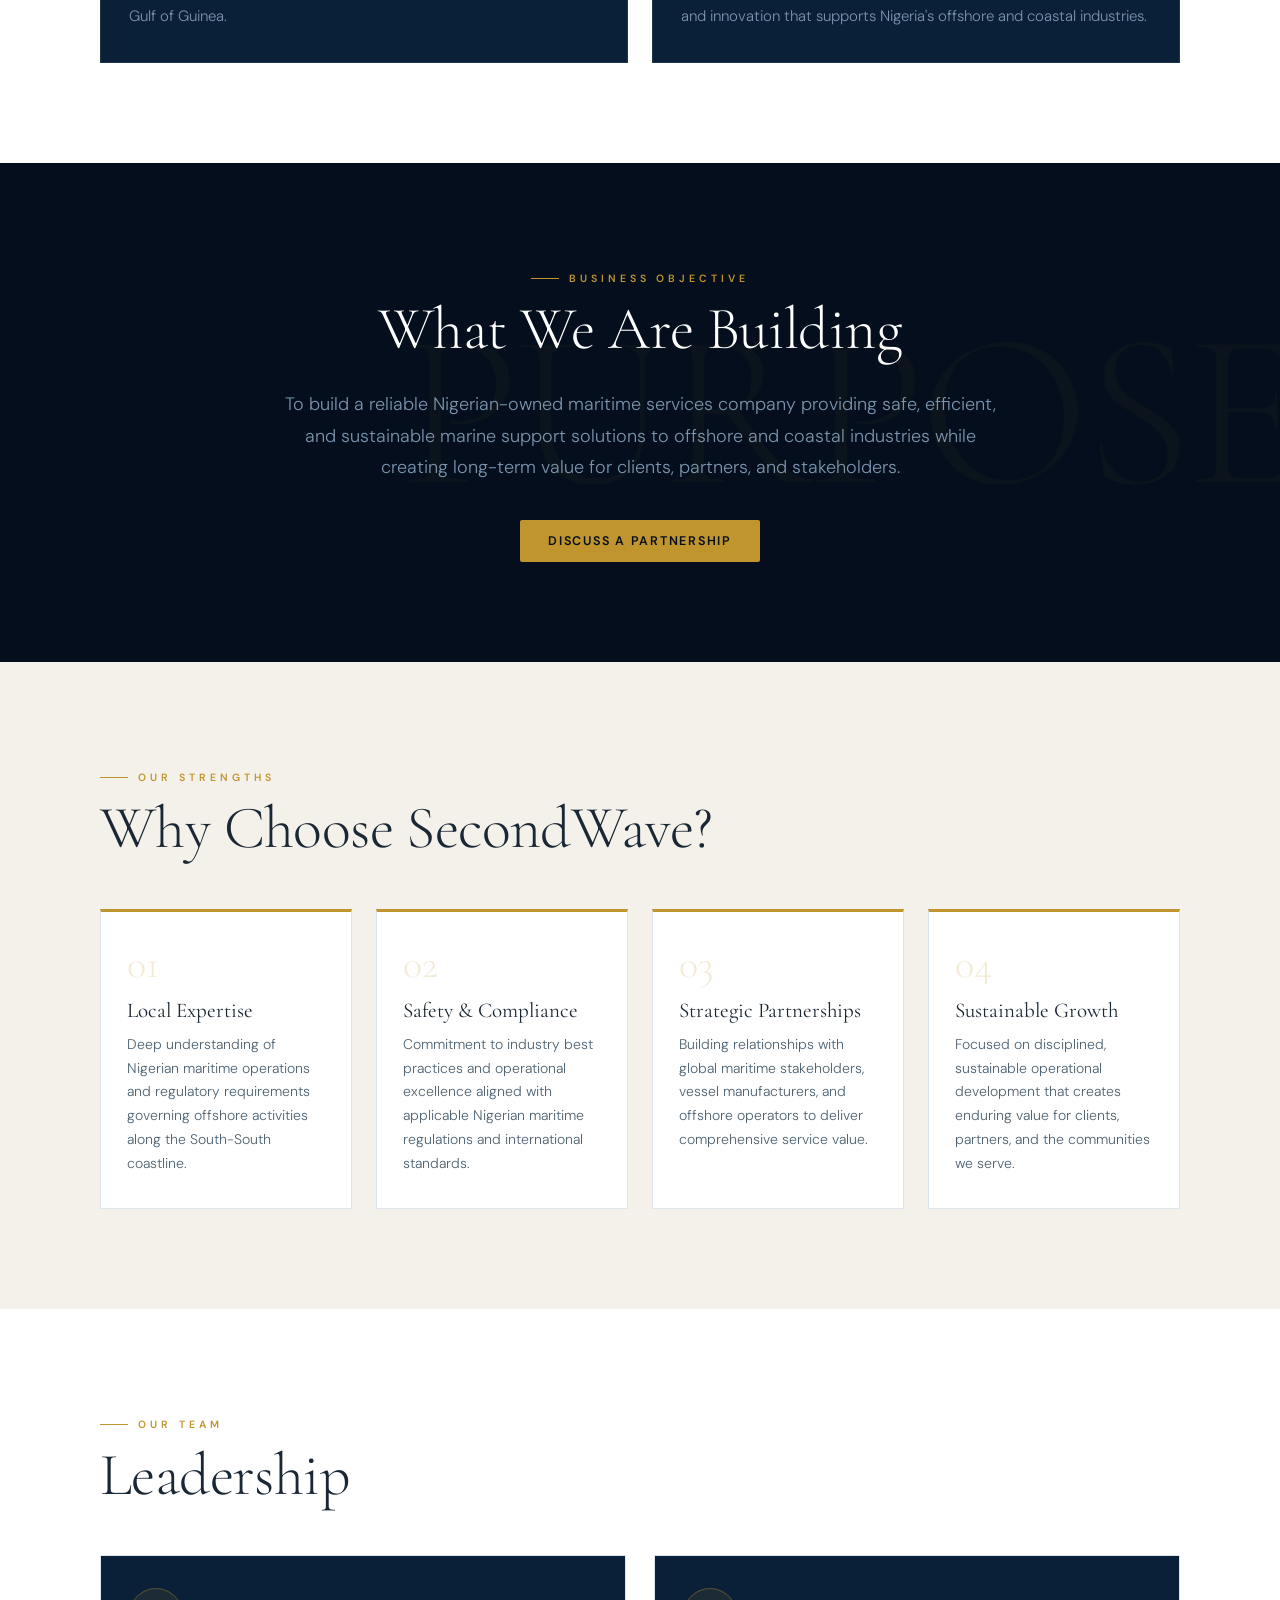
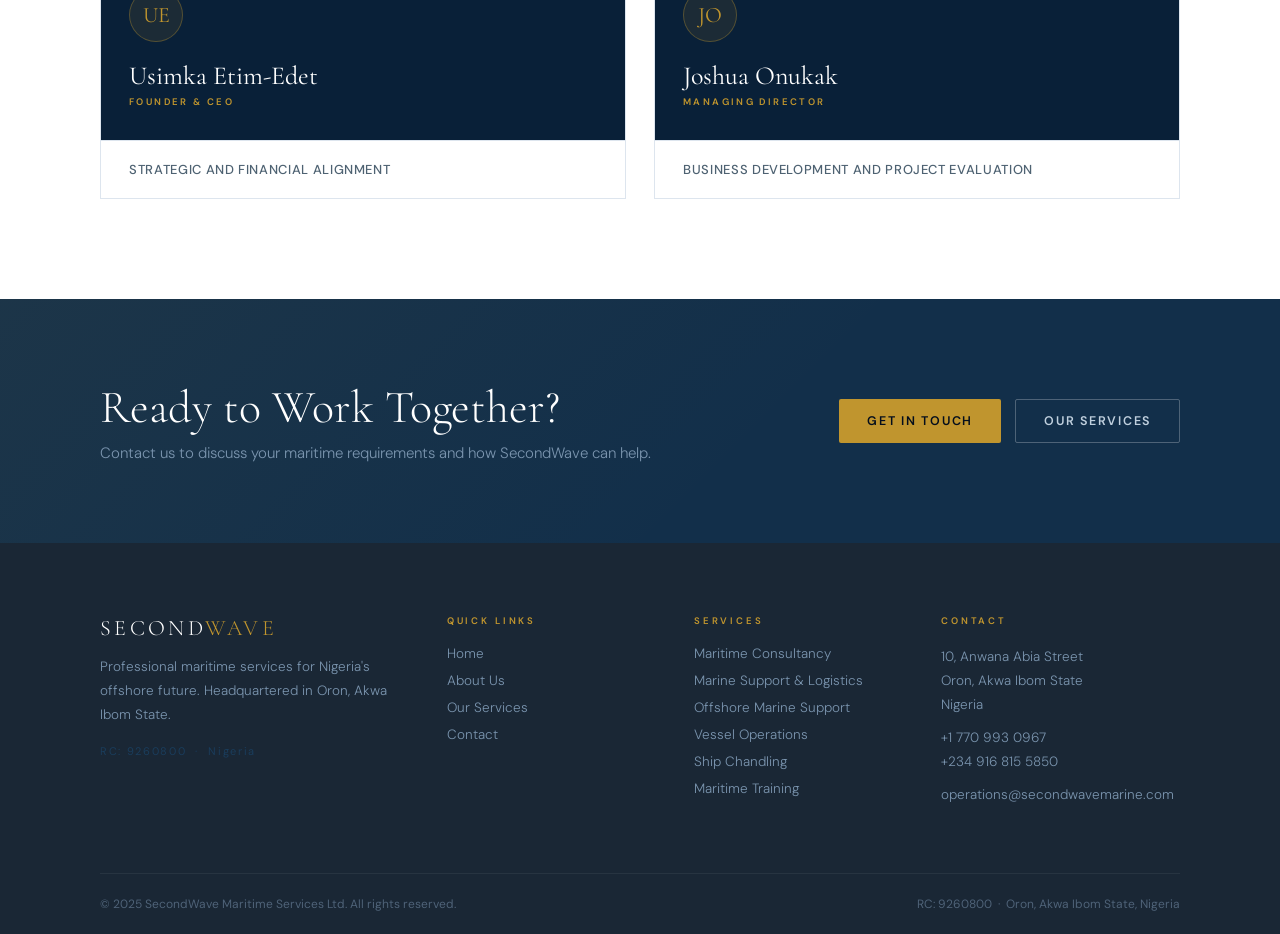
==== commit d92a2f98: "Update website URL format in about.html" ====
--- a/about.html
+++ b/about.html
@@ -71,7 +71,7 @@
           <div class="info-row"><span class="info-key">Address</span><span class="info-val">10, Anwana Abia Street, Oron,<br>Akwa Ibom State, Nigeria</span></div>
           <div class="info-row"><span class="info-key">Email</span><span class="info-val"><a href="mailto:operations@secondwavemarine.com" style="color:var(--gold)">operations@secondwavemarine.com</a></span></div>
           <div class="info-row"><span class="info-key">Phone</span><span class="info-val">+1 770 993 0967<br>+234 916 815 5850</span></div>
-          <div class="info-row"><span class="info-key">Website</span><span class="info-val">secondwavemarine.com</span></div>
+          <div class="info-row"><span class="info-key">Website</span><span class="info-val">www.secondwavemarine.com</span></div>
           <div class="info-row"><span class="info-key">Region</span><span class="info-val">Nigeria &amp; Gulf of Guinea</span></div>
         </div>
       </div>
